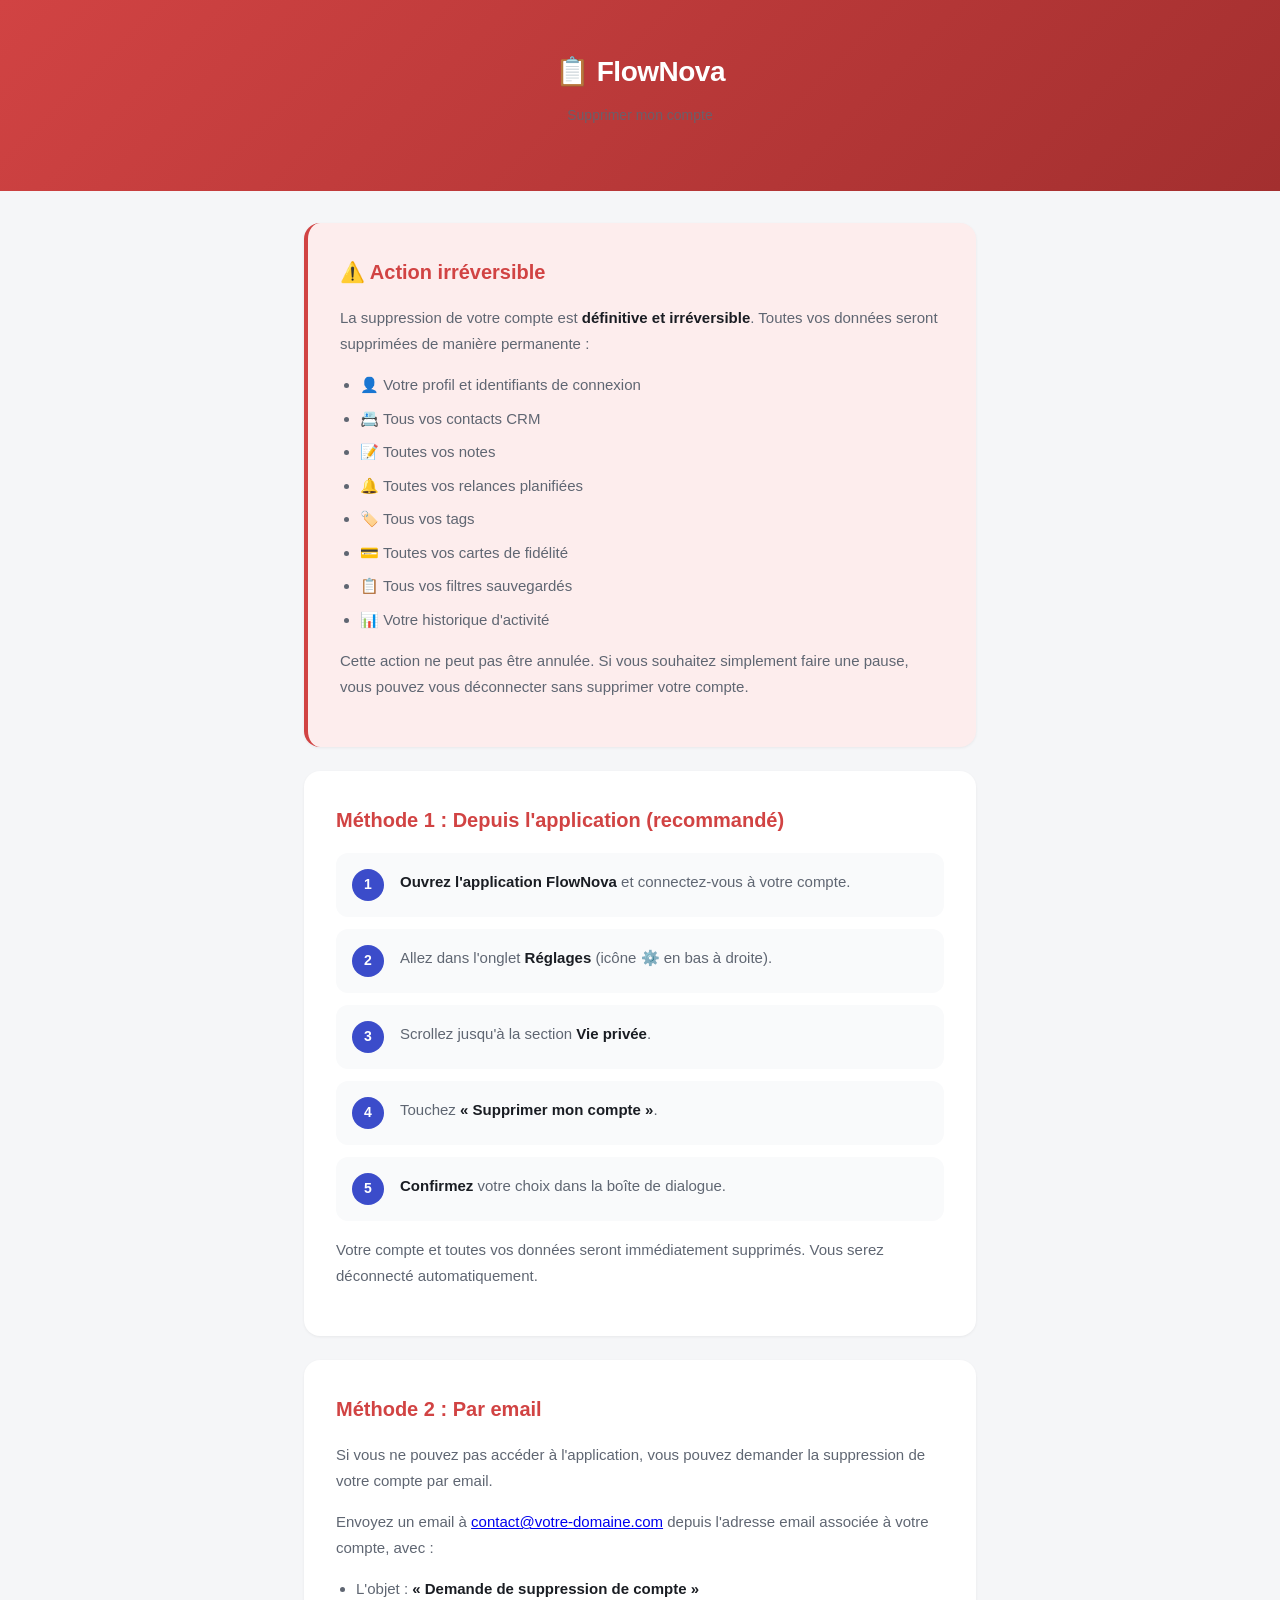
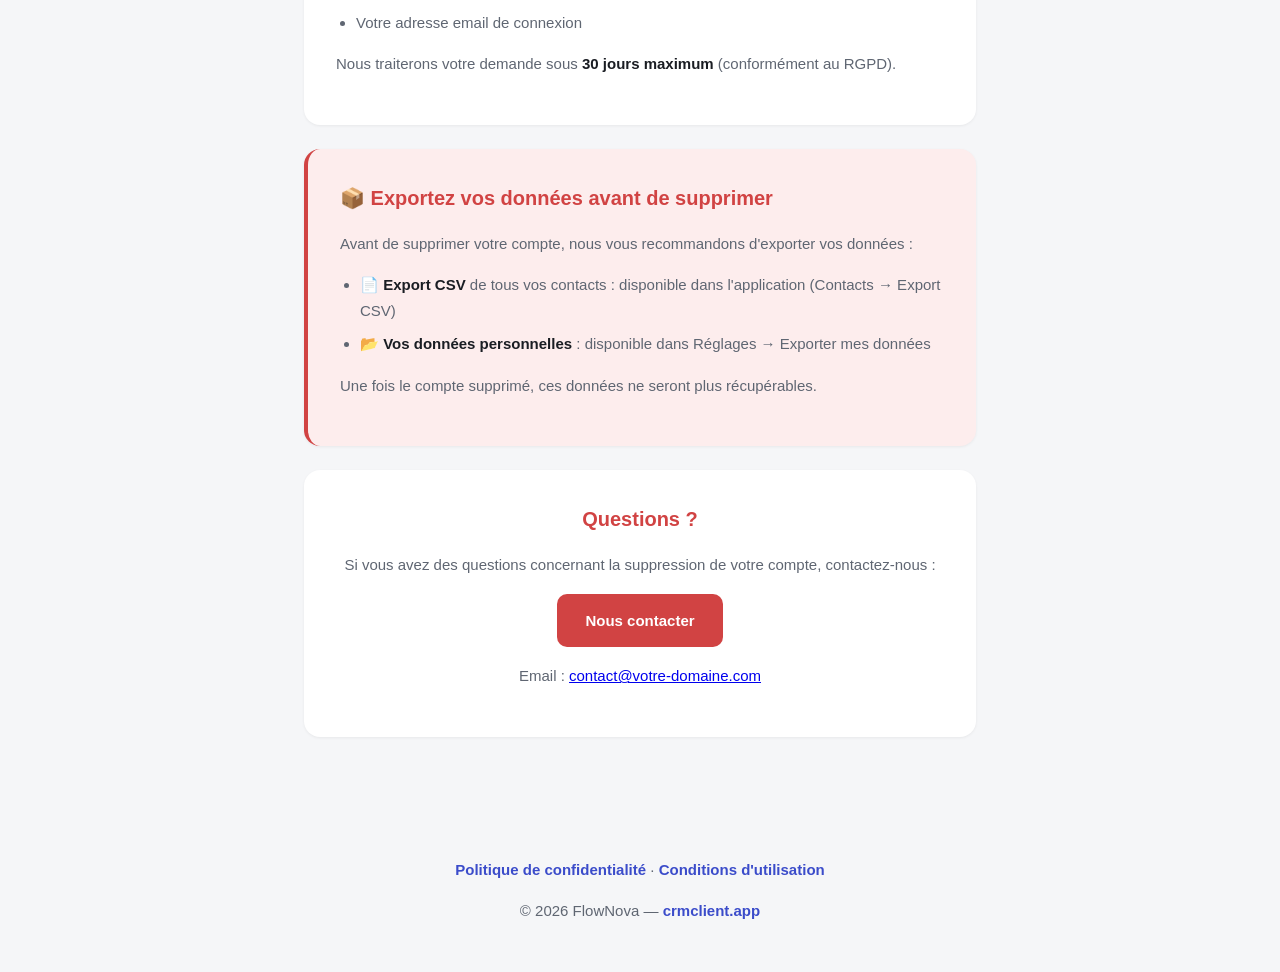
==== delete-account.html @ c79eabd3 "fichiers mis a jour" ====
<!DOCTYPE html>
<html lang="fr">
<head>
  <meta charset="utf-8">
  <meta name="viewport" content="width=device-width, initial-scale=1.0">
  <title>Supprimer mon compte — FlowNova</title>
  <style>
    * { margin: 0; padding: 0; box-sizing: border-box; }
    body {
      font-family: -apple-system, BlinkMacSystemFont, 'Segoe UI', Helvetica, Arial, sans-serif;
      background: #f5f6f8;
      color: #1a1d23;
      line-height: 1.7;
      padding: 0;
    }
    .header {
      background: linear-gradient(135deg, #D14343 0%, #A32F2F 100%);
      color: #fff;
      padding: 48px 24px;
      text-align: center;
    }
    .header h1 { font-size: 28px; font-weight: 800; letter-spacing: -0.5px; margin-bottom: 8px; }
    .header p { font-size: 14px; opacity: 0.85; }
    .container { max-width: 720px; margin: 0 auto; padding: 32px 24px 64px; }
    .card {
      background: #fff;
      border-radius: 16px;
      padding: 32px;
      box-shadow: 0 1px 3px rgba(0,0,0,0.06);
      margin-bottom: 24px;
    }
    .card-warning {
      border-left: 4px solid #D14343;
      background: #FDEDED;
    }
    h2 { font-size: 20px; font-weight: 700; margin-bottom: 16px; color: #D14343; }
    h3 { font-size: 16px; font-weight: 700; margin-bottom: 8px; margin-top: 24px; color: #1a1d23; }
    p { margin-bottom: 16px; color: #5f6672; font-size: 15px; }
    ul { margin: 12px 0 16px 20px; }
    li { margin-bottom: 8px; color: #5f6672; font-size: 15px; }
    strong { color: #1a1d23; }
    .step {
      display: flex;
      gap: 16px;
      align-items: flex-start;
      padding: 16px;
      background: #f9fafb;
      border-radius: 12px;
      margin-bottom: 12px;
    }
    .step-number {
      background: #3B4CCA;
      color: #fff;
      width: 32px;
      height: 32px;
      border-radius: 50%;
      display: flex;
      align-items: center;
      justify-content: center;
      font-weight: 800;
      font-size: 14px;
      flex-shrink: 0;
    }
    .step-content { flex: 1; }
    .step-content p { margin-bottom: 0; }
    .btn {
      display: inline-block;
      background: #D14343;
      color: #fff;
      padding: 14px 28px;
      border-radius: 10px;
      text-decoration: none;
      font-weight: 600;
      font-size: 15px;
    }
    .btn:hover { background: #A32F2F; }
    .footer {
      text-align: center;
      padding: 32px 24px;
      color: #8B919D;
      font-size: 13px;
    }
    .footer a { color: #3B4CCA; text-decoration: none; font-weight: 600; }
    @media (max-width: 600px) {
      .header { padding: 32px 16px; }
      .header h1 { font-size: 22px; }
      .card { padding: 20px; }
      .step { flex-direction: column; }
    }
  </style>
</head>
<body>
  <div class="header">
    <h1>📋 FlowNova</h1>
    <p>Supprimer mon compte</p>
  </div>

  <div class="container">
    <div class="card card-warning">
      <h2>⚠️ Action irréversible</h2>
      <p>La suppression de votre compte est <strong>définitive et irréversible</strong>. Toutes vos données seront supprimées de manière permanente :</p>
      <ul>
        <li>👤 Votre profil et identifiants de connexion</li>
        <li>📇 Tous vos contacts CRM</li>
        <li>📝 Toutes vos notes</li>
        <li>🔔 Toutes vos relances planifiées</li>
        <li>🏷️ Tous vos tags</li>
        <li>💳 Toutes vos cartes de fidélité</li>
        <li>📋 Tous vos filtres sauvegardés</li>
        <li>📊 Votre historique d'activité</li>
      </ul>
      <p>Cette action ne peut pas être annulée. Si vous souhaitez simplement faire une pause, vous pouvez vous déconnecter sans supprimer votre compte.</p>
    </div>

    <div class="card">
      <h2>Méthode 1 : Depuis l'application (recommandé)</h2>

      <div class="step">
        <div class="step-number">1</div>
        <div class="step-content">
          <p><strong>Ouvrez l'application FlowNova</strong> et connectez-vous à votre compte.</p>
        </div>
      </div>

      <div class="step">
        <div class="step-number">2</div>
        <div class="step-content">
          <p>Allez dans l'onglet <strong>Réglages</strong> (icône ⚙️ en bas à droite).</p>
        </div>
      </div>

      <div class="step">
        <div class="step-number">3</div>
        <div class="step-content">
          <p>Scrollez jusqu'à la section <strong>Vie privée</strong>.</p>
        </div>
      </div>

      <div class="step">
        <div class="step-number">4</div>
        <div class="step-content">
          <p>Touchez <strong>« Supprimer mon compte »</strong>.</p>
        </div>
      </div>

      <div class="step">
        <div class="step-number">5</div>
        <div class="step-content">
          <p><strong>Confirmez</strong> votre choix dans la boîte de dialogue.</p>
        </div>
      </div>

      <p style="margin-top: 16px;">Votre compte et toutes vos données seront immédiatement supprimés. Vous serez déconnecté automatiquement.</p>
    </div>

    <div class="card">
      <h2>Méthode 2 : Par email</h2>
      <p>Si vous ne pouvez pas accéder à l'application, vous pouvez demander la suppression de votre compte par email.</p>
      <p>Envoyez un email à <a href="mailto:contact@votre-domaine.com?subject=Demande%20de%20suppression%20de%20compte&body=Bonjour,%0D%0A%0D%0AJe%20souhaite%20supprimer%20d%C3%A9finitivement%20mon%20compte%20FlowNova   .%0D%0A%0D%0AMon%20adresse%20email%20de%20connexion%20:%20[votre%20email]%0D%0A%0D%0ACordialement">contact@votre-domaine.com</a> depuis l'adresse email associée à votre compte, avec :</p>
      <ul>
        <li>L'objet : <strong>« Demande de suppression de compte »</strong></li>
        <li>Votre adresse email de connexion</li>
      </ul>
      <p>Nous traiterons votre demande sous <strong>30 jours maximum</strong> (conformément au RGPD).
    </div>

    <div class="card card-warning">
      <h2>📦 Exportez vos données avant de supprimer</h2>
      <p>Avant de supprimer votre compte, nous vous recommandons d'exporter vos données :</p>
      <ul>
        <li>📄 <strong>Export CSV</strong> de tous vos contacts : disponible dans l'application (Contacts → Export CSV)</li>
        <li>📂 <strong>Vos données personnelles</strong> : disponible dans Réglages → Exporter mes données</li>
      </ul>
      <p>Une fois le compte supprimé, ces données ne seront plus récupérables.</p>
    </div>

    <div class="card" style="text-align: center;">
      <h2>Questions ?</h2>
      <p>Si vous avez des questions concernant la suppression de votre compte, contactez-nous :</p>
      <p>
        <a href="mailto:contact@votre-domaine.com" class="btn">Nous contacter</a>
      </p>
      <p style="margin-top: 12px;">
        Email : <a href="mailto:contact@votre-domaine.com">contact@votre-domaine.com</a>
      </p>
    </div>
  </div>

  <div class="footer">
    <p><a href="privacy.html">Politique de confidentialité</a> · <a href="terms.html">Conditions d'utilisation</a></p>
    <p>© 2026 FlowNova — <a href="https://crmclient.app">crmclient.app</a></p>
  </div>
</body>
</html>
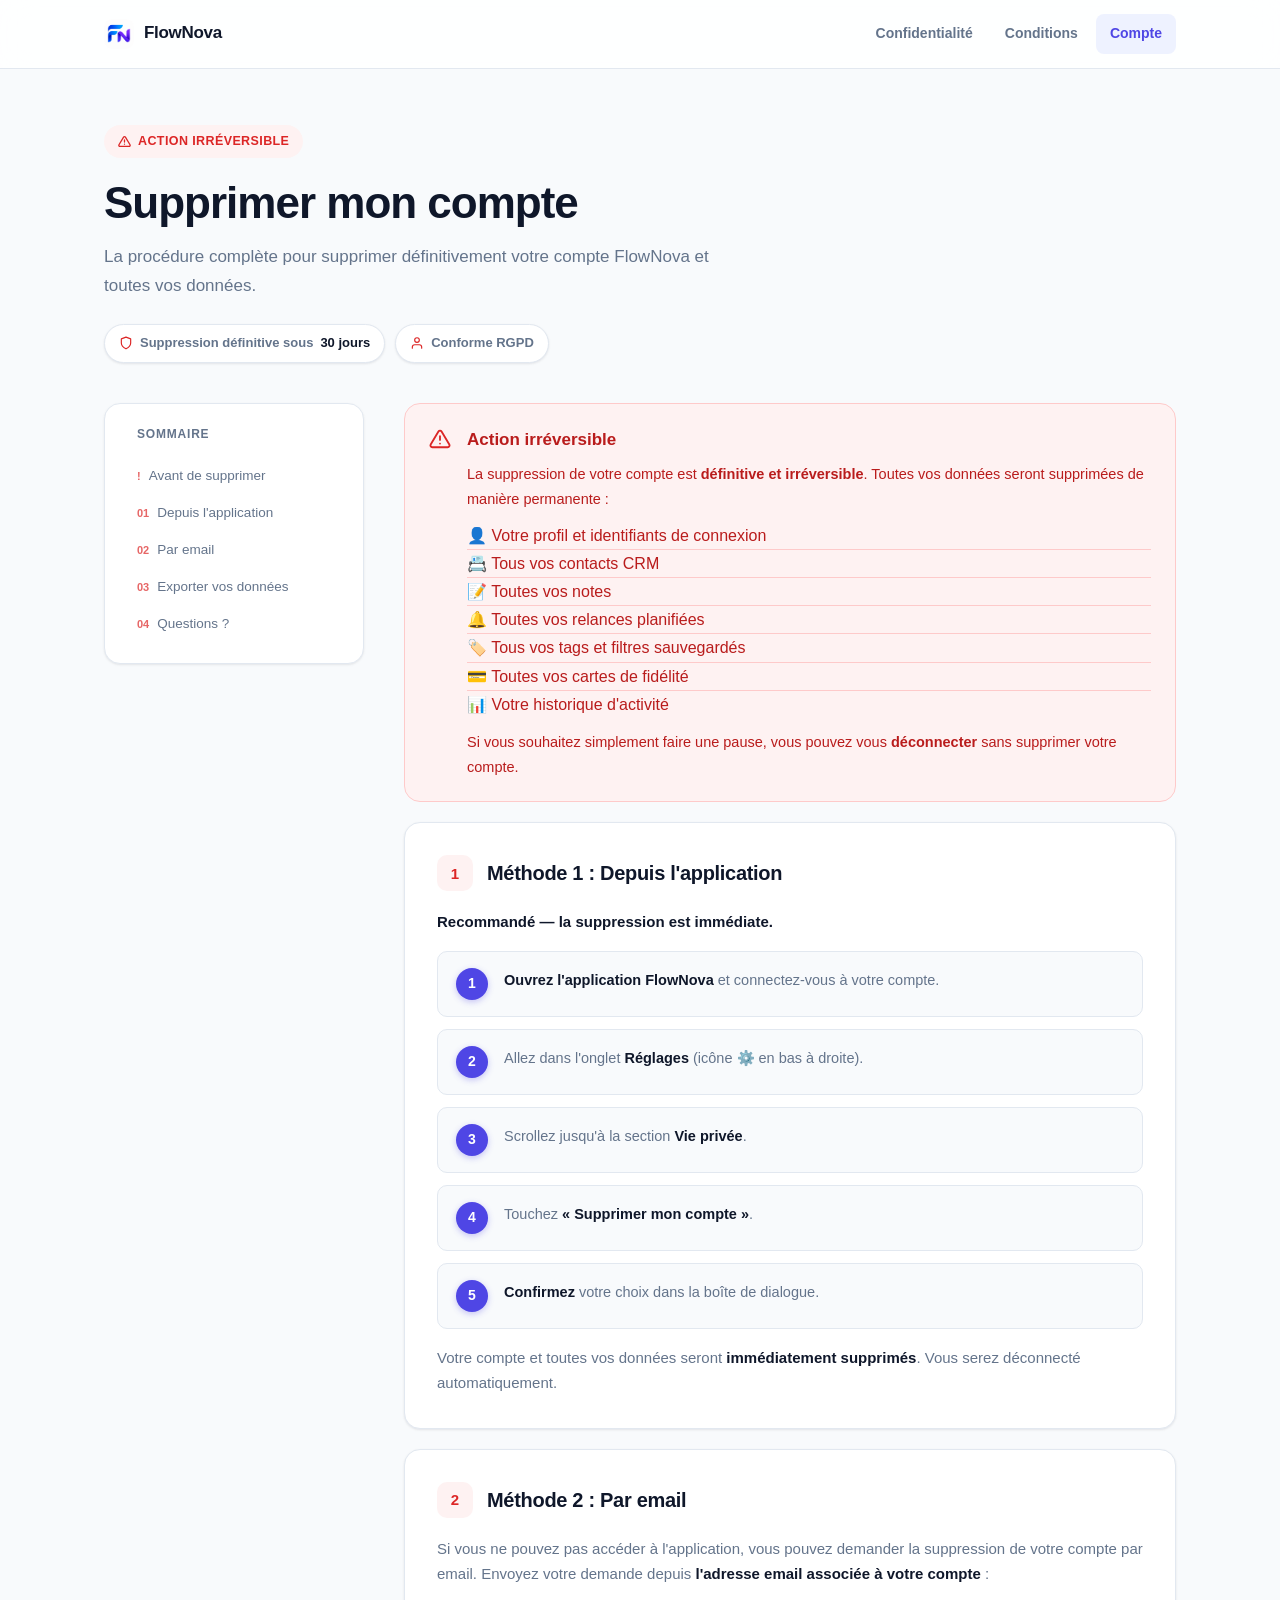
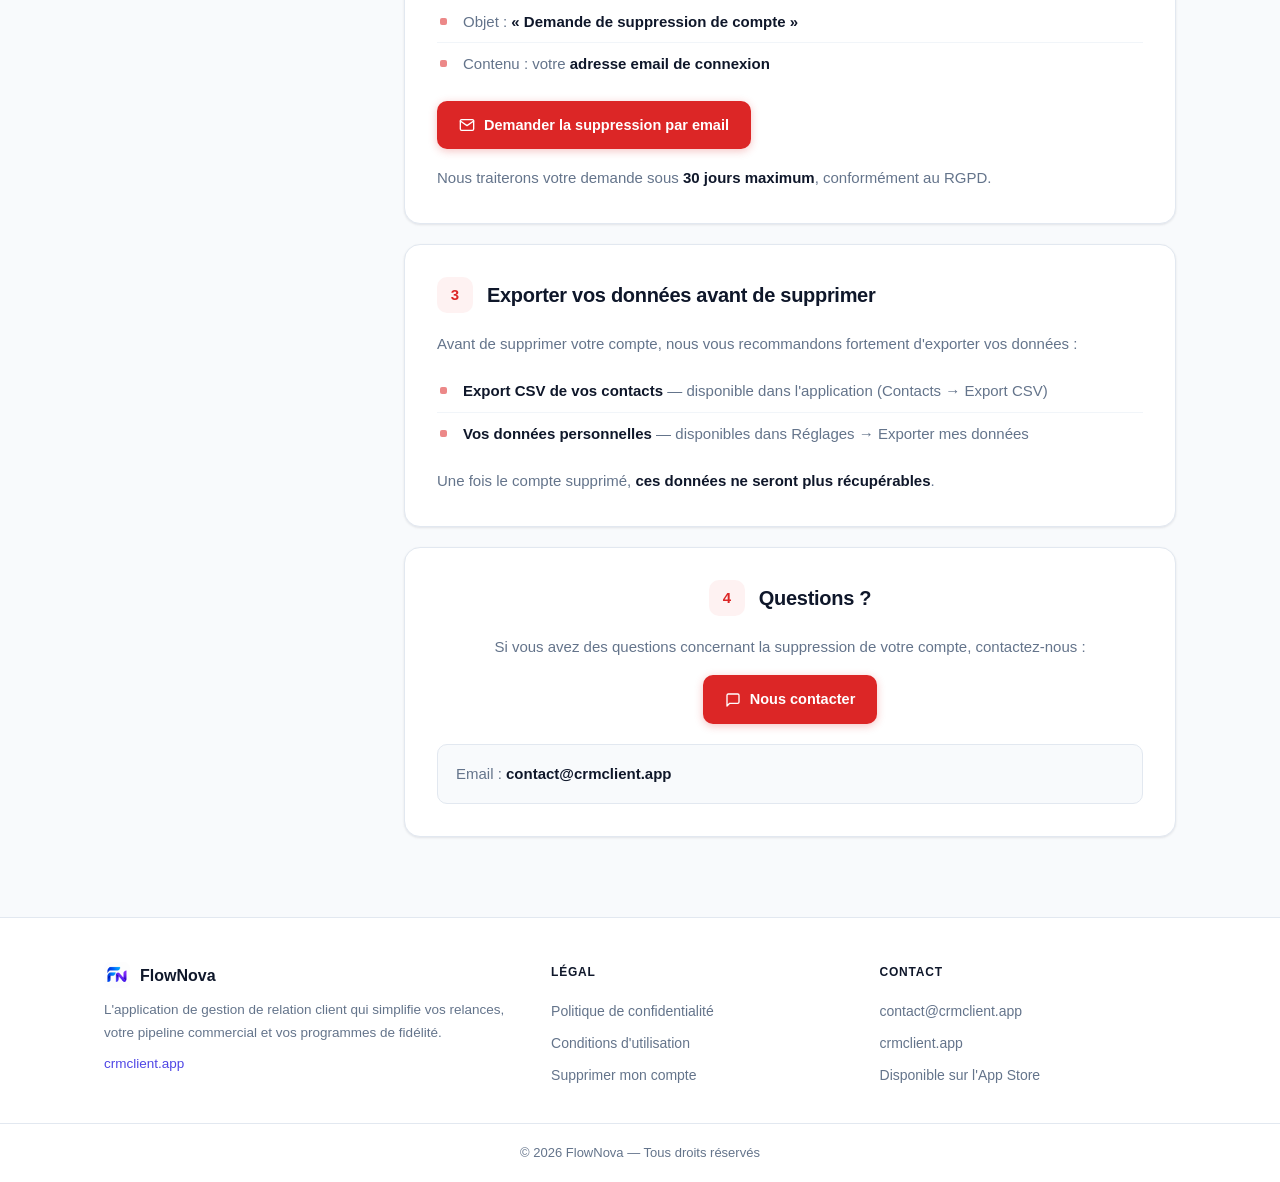
==== commit 1311ed93: "mise a jour logo" ====
--- a/delete-account.html
+++ b/delete-account.html
@@ -4,191 +4,541 @@
   <meta charset="utf-8">
   <meta name="viewport" content="width=device-width, initial-scale=1.0">
   <title>Supprimer mon compte — FlowNova</title>
+  <link rel="icon" type="image/svg+xml" href="splash-icon.png">
   <style>
+    :root {
+      --bg: #F8FAFC;
+      --surface: #FFFFFF;
+      --border: #E2E8F0;
+      --text: #0F172A;
+      --muted: #64748B;
+      --primary: #4F46E5;
+      --primary-dark: #4338CA;
+      --primary-soft: #EEF2FF;
+      --danger: #DC2626;
+      --danger-dark: #B91C1C;
+      --danger-soft: #FEF2F2;
+      --success: #059669;
+      --success-soft: #ECFDF5;
+      --radius: 16px;
+      --radius-sm: 10px;
+      --shadow: 0 1px 3px rgba(15,23,42,.06), 0 1px 2px rgba(15,23,42,.04);
+      --shadow-lg: 0 20px 40px -12px rgba(15,23,42,.12);
+    }
     * { margin: 0; padding: 0; box-sizing: border-box; }
+    html { scroll-behavior: smooth; scroll-padding-top: 96px; }
     body {
       font-family: -apple-system, BlinkMacSystemFont, 'Segoe UI', Helvetica, Arial, sans-serif;
-      background: #f5f6f8;
-      color: #1a1d23;
+      background: var(--bg);
+      color: var(--text);
       line-height: 1.7;
-      padding: 0;
-    }
-    .header {
-      background: linear-gradient(135deg, #D14343 0%, #A32F2F 100%);
-      color: #fff;
-      padding: 48px 24px;
-      text-align: center;
-    }
-    .header h1 { font-size: 28px; font-weight: 800; letter-spacing: -0.5px; margin-bottom: 8px; }
-    .header p { font-size: 14px; opacity: 0.85; }
-    .container { max-width: 720px; margin: 0 auto; padding: 32px 24px 64px; }
+      -webkit-font-smoothing: antialiased;
+    }
+    a { color: var(--primary); text-decoration: none; }
+    a:hover { text-decoration: underline; }
+
+    /* ===== Header ===== */
+    .site-header {
+      position: sticky;
+      top: 0;
+      z-index: 50;
+      background: rgba(255,255,255,.85);
+      backdrop-filter: saturate(180%) blur(16px);
+      -webkit-backdrop-filter: saturate(180%) blur(16px);
+      border-bottom: 1px solid var(--border);
+    }
+    .nav {
+      max-width: 1120px;
+      margin: 0 auto;
+      padding: 14px 24px;
+      display: flex;
+      align-items: center;
+      justify-content: space-between;
+      gap: 24px;
+    }
+    .brand {
+      display: flex;
+      align-items: center;
+      gap: 10px;
+      font-weight: 800;
+      font-size: 17px;
+      letter-spacing: -0.3px;
+      color: var(--text);
+    }
+    .brand:hover { text-decoration: none; }
+    .brand img { width: 30px; height: 30px; border-radius: 8px; }
+    .nav-links { display: flex; align-items: center; gap: 4px; }
+    .nav-links a {
+      color: var(--muted);
+      font-size: 14px;
+      font-weight: 600;
+      padding: 8px 14px;
+      border-radius: 8px;
+      transition: background .15s, color .15s;
+    }
+    .nav-links a:hover { background: var(--primary-soft); color: var(--primary); text-decoration: none; }
+    .nav-links a.active { color: var(--primary); background: var(--primary-soft); }
+
+    /* ===== Hero ===== */
+    .hero {
+      max-width: 1120px;
+      margin: 0 auto;
+      padding: 56px 24px 40px;
+    }
+    .badge {
+      display: inline-flex;
+      align-items: center;
+      gap: 7px;
+      background: var(--danger-soft);
+      color: var(--danger);
+      font-size: 12.5px;
+      font-weight: 700;
+      letter-spacing: .4px;
+      text-transform: uppercase;
+      padding: 6px 14px;
+      border-radius: 999px;
+      margin-bottom: 20px;
+    }
+    .badge svg { width: 13px; height: 13px; }
+    .hero h1 {
+      font-size: clamp(30px, 4.5vw, 44px);
+      font-weight: 800;
+      letter-spacing: -1px;
+      line-height: 1.15;
+      margin-bottom: 14px;
+    }
+    .hero p.lead {
+      color: var(--muted);
+      font-size: 17px;
+      max-width: 640px;
+      margin-bottom: 24px;
+    }
+    .meta {
+      display: flex;
+      flex-wrap: wrap;
+      gap: 10px;
+    }
+    .meta-item {
+      display: inline-flex;
+      align-items: center;
+      gap: 7px;
+      background: var(--surface);
+      border: 1px solid var(--border);
+      border-radius: 999px;
+      padding: 7px 14px;
+      font-size: 13px;
+      font-weight: 600;
+      color: var(--muted);
+      box-shadow: var(--shadow);
+    }
+    .meta-item svg { width: 14px; height: 14px; color: var(--danger); }
+    .meta-item strong { color: var(--text); font-weight: 700; }
+
+    /* ===== Layout ===== */
+    .layout {
+      max-width: 1120px;
+      margin: 0 auto;
+      padding: 0 24px 80px;
+      display: grid;
+      grid-template-columns: 260px minmax(0, 1fr);
+      gap: 40px;
+      align-items: start;
+    }
+    .sidebar {
+      position: sticky;
+      top: 96px;
+      background: var(--surface);
+      border: 1px solid var(--border);
+      border-radius: var(--radius);
+      box-shadow: var(--shadow);
+      padding: 20px;
+      max-height: calc(100vh - 120px);
+      overflow: auto;
+    }
+    .sidebar-title {
+      font-size: 12px;
+      font-weight: 700;
+      text-transform: uppercase;
+      letter-spacing: .8px;
+      color: var(--muted);
+      margin-bottom: 14px;
+      padding: 0 12px;
+    }
+    .sidebar a {
+      display: flex;
+      align-items: baseline;
+      gap: 8px;
+      color: var(--muted);
+      font-size: 13.5px;
+      font-weight: 500;
+      padding: 7px 12px;
+      border-radius: 8px;
+      transition: background .15s, color .15s;
+    }
+    .sidebar a:hover { background: var(--danger-soft); color: var(--danger); text-decoration: none; }
+    .sidebar a .num { font-size: 11px; font-weight: 700; color: var(--danger); opacity: .7; }
+
+    /* ===== Cards & sections ===== */
+    .content { min-width: 0; }
     .card {
-      background: #fff;
-      border-radius: 16px;
+      background: var(--surface);
+      border: 1px solid var(--border);
+      border-radius: var(--radius);
+      box-shadow: var(--shadow);
       padding: 32px;
-      box-shadow: 0 1px 3px rgba(0,0,0,0.06);
-      margin-bottom: 24px;
-    }
-    .card-warning {
-      border-left: 4px solid #D14343;
-      background: #FDEDED;
-    }
-    h2 { font-size: 20px; font-weight: 700; margin-bottom: 16px; color: #D14343; }
-    h3 { font-size: 16px; font-weight: 700; margin-bottom: 8px; margin-top: 24px; color: #1a1d23; }
-    p { margin-bottom: 16px; color: #5f6672; font-size: 15px; }
-    ul { margin: 12px 0 16px 20px; }
-    li { margin-bottom: 8px; color: #5f6672; font-size: 15px; }
-    strong { color: #1a1d23; }
-    .step {
+      margin-bottom: 20px;
+      scroll-margin-top: 96px;
+    }
+    .card:last-child { margin-bottom: 0; }
+    .section-head {
+      display: flex;
+      align-items: center;
+      gap: 14px;
+      margin-bottom: 18px;
+    }
+    .section-num {
+      flex-shrink: 0;
+      width: 36px;
+      height: 36px;
+      border-radius: 10px;
+      background: var(--danger-soft);
+      color: var(--danger);
+      display: flex;
+      align-items: center;
+      justify-content: center;
+      font-size: 15px;
+      font-weight: 800;
+    }
+    .section-head h2 { font-size: 20px; font-weight: 800; letter-spacing: -0.3px; color: var(--text); }
+    .card p { color: var(--muted); margin-bottom: 14px; font-size: 15px; }
+    .card p:last-child { margin-bottom: 0; }
+    .card strong { color: var(--text); font-weight: 700; }
+    .card ul { list-style: none; margin: 0 0 14px; }
+    .card li {
+      position: relative;
+      padding: 8px 0 8px 26px;
+      color: var(--muted);
+      font-size: 15px;
+      border-bottom: 1px solid #F1F5F9;
+    }
+    .card li:last-child { border-bottom: none; }
+    .card li::before {
+      content: "";
+      position: absolute;
+      left: 3px;
+      top: 17px;
+      width: 7px;
+      height: 7px;
+      border-radius: 2px;
+      background: var(--danger);
+      opacity: .55;
+    }
+    .card li strong { color: var(--text); }
+
+    /* ===== Warning alert ===== */
+    .callout {
       display: flex;
       gap: 16px;
       align-items: flex-start;
-      padding: 16px;
-      background: #f9fafb;
-      border-radius: 12px;
-      margin-bottom: 12px;
-    }
+      background: var(--danger-soft);
+      border: 1px solid #FECACA;
+      border-radius: var(--radius);
+      padding: 22px 24px;
+      margin-bottom: 20px;
+    }
+    .callout svg { width: 22px; height: 22px; color: var(--danger); flex-shrink: 0; margin-top: 2px; }
+    .callout h3 { font-size: 17px; font-weight: 800; color: var(--danger-dark); margin-bottom: 8px; }
+    .callout p, .callout li { color: var(--danger-dark); }
+    .callout p { margin-bottom: 10px; font-size: 14.5px; }
+    .callout ul { list-style: none; margin: 0; }
+    .callout li {
+      color: var(--danger-dark);
+      border-bottom: 1px solid #FECACA;
+    }
+    .callout li:last-child { border-bottom: none; }
+
+    /* ===== Steps ===== */
+    .steps { display: grid; gap: 12px; margin-bottom: 16px; }
+    .step {
+      display: flex;
+      gap: 16px;
+      align-items: flex-start;
+      background: var(--bg);
+      border: 1px solid var(--border);
+      border-radius: var(--radius-sm);
+      padding: 16px 18px;
+      transition: border-color .15s, box-shadow .15s;
+    }
+    .step:hover { border-color: #C7D2FE; box-shadow: var(--shadow); }
     .step-number {
-      background: #3B4CCA;
-      color: #fff;
+      flex-shrink: 0;
       width: 32px;
       height: 32px;
       border-radius: 50%;
+      background: var(--primary);
+      color: #fff;
       display: flex;
       align-items: center;
       justify-content: center;
       font-weight: 800;
       font-size: 14px;
-      flex-shrink: 0;
-    }
-    .step-content { flex: 1; }
-    .step-content p { margin-bottom: 0; }
+      box-shadow: 0 2px 6px rgba(79,70,229,.3);
+    }
+    .step-content { flex: 1; min-width: 0; }
+    .step-content p { margin: 0; color: var(--muted); font-size: 14.5px; }
+    .step-content strong { color: var(--text); }
+
+    /* ===== Email button ===== */
     .btn {
-      display: inline-block;
-      background: #D14343;
+      display: inline-flex;
+      align-items: center;
+      gap: 9px;
+      background: var(--danger);
       color: #fff;
-      padding: 14px 28px;
-      border-radius: 10px;
-      text-decoration: none;
-      font-weight: 600;
-      font-size: 15px;
-    }
-    .btn:hover { background: #A32F2F; }
-    .footer {
+      padding: 12px 22px;
+      border-radius: var(--radius-sm);
+      font-weight: 700;
+      font-size: 14.5px;
+      transition: background .15s, transform .1s;
+      box-shadow: 0 2px 8px rgba(220,38,38,.28);
+    }
+    .btn:hover { background: var(--danger-dark); text-decoration: none; transform: translateY(-1px); }
+    .btn svg { width: 16px; height: 16px; }
+    .contact-box {
+      background: var(--bg);
+      border: 1px solid var(--border);
+      border-radius: var(--radius-sm);
+      padding: 16px 18px;
+      margin-top: 4px;
+    }
+    .contact-box p { margin: 0; }
+
+    /* ===== Footer ===== */
+    .site-footer {
+      border-top: 1px solid var(--border);
+      background: var(--surface);
+    }
+    .footer-inner {
+      max-width: 1120px;
+      margin: 0 auto;
+      padding: 44px 24px 32px;
+      display: grid;
+      grid-template-columns: 1.4fr 1fr 1fr;
+      gap: 32px;
+    }
+    .footer-brand { display: flex; align-items: center; gap: 10px; font-weight: 800; font-size: 16px; margin-bottom: 10px; }
+    .footer-brand img { width: 26px; height: 26px; border-radius: 7px; }
+    .footer-inner p { color: var(--muted); font-size: 13.5px; margin-bottom: 8px; }
+    .footer-col h4 {
+      font-size: 12px;
+      font-weight: 700;
+      text-transform: uppercase;
+      letter-spacing: .8px;
+      color: var(--text);
+      margin-bottom: 14px;
+    }
+    .footer-col a {
+      display: block;
+      color: var(--muted);
+      font-size: 14px;
+      padding: 4px 0;
+    }
+    .footer-col a:hover { color: var(--primary); }
+    .footer-bottom {
+      border-top: 1px solid var(--border);
       text-align: center;
-      padding: 32px 24px;
-      color: #8B919D;
+      padding: 18px 24px;
+      color: var(--muted);
       font-size: 13px;
     }
-    .footer a { color: #3B4CCA; text-decoration: none; font-weight: 600; }
-    @media (max-width: 600px) {
-      .header { padding: 32px 16px; }
-      .header h1 { font-size: 22px; }
-      .card { padding: 20px; }
+
+    /* ===== Responsive ===== */
+    @media (max-width: 880px) {
+      .layout { grid-template-columns: 1fr; gap: 24px; }
+      .sidebar {
+        position: static;
+        max-height: none;
+        display: none;
+      }
+      .hero { padding: 40px 24px 28px; }
+      .footer-inner { grid-template-columns: 1fr 1fr; }
+    }
+    @media (max-width: 560px) {
+      .nav-links a { padding: 8px 10px; font-size: 13px; }
+      .card { padding: 24px; }
+      .footer-inner { grid-template-columns: 1fr; gap: 24px; }
       .step { flex-direction: column; }
+      .callout { flex-direction: column; gap: 10px; }
     }
   </style>
 </head>
 <body>
-  <div class="header">
-    <h1>📋 FlowNova</h1>
-    <p>Supprimer mon compte</p>
+  <header class="site-header">
+    <nav class="nav">
+      <a class="brand" href="index.html">
+        <img src="splash-icon.png" alt="FlowNova">
+        FlowNova
+      </a>
+      <div class="nav-links">
+        <a href="index.html">Confidentialité</a>
+        <a href="terms.html">Conditions</a>
+        <a href="delete-account.html" class="active">Compte</a>
+      </div>
+    </nav>
+  </header>
+
+  <section class="hero">
+    <span class="badge">
+      <svg viewBox="0 0 24 24" fill="none" stroke="currentColor" stroke-width="2.4" stroke-linecap="round" stroke-linejoin="round"><path d="M12 9v4M12 17h.01M10.29 3.86L1.82 18a2 2 0 0 0 1.71 3h16.94a2 2 0 0 0 1.71-3L13.71 3.86a2 2 0 0 0-3.42 0z"/></svg>
+      Action irréversible
+    </span>
+    <h1>Supprimer mon compte</h1>
+    <p class="lead">La procédure complète pour supprimer définitivement votre compte FlowNova et toutes vos données.</p>
+    <div class="meta">
+      <span class="meta-item">
+        <svg viewBox="0 0 24 24" fill="none" stroke="currentColor" stroke-width="2" stroke-linecap="round" stroke-linejoin="round"><path d="M12 22s8-4 8-10V5l-8-3-8 3v7c0 6 8 10 8 10z"/></svg>
+        Suppression définitive sous <strong>30 jours</strong>
+      </span>
+      <span class="meta-item">
+        <svg viewBox="0 0 24 24" fill="none" stroke="currentColor" stroke-width="2" stroke-linecap="round" stroke-linejoin="round"><path d="M20 21v-2a4 4 0 0 0-4-4H8a4 4 0 0 0-4 4v2"/><circle cx="12" cy="7" r="4"/></svg>
+        Conforme RGPD
+      </span>
+    </div>
+  </section>
+
+  <div class="layout">
+    <aside class="sidebar">
+      <p class="sidebar-title">Sommaire</p>
+      <a href="#important"><span class="num">!</span> Avant de supprimer</a>
+      <a href="#app"><span class="num">01</span> Depuis l'application</a>
+      <a href="#email"><span class="num">02</span> Par email</a>
+      <a href="#export"><span class="num">03</span> Exporter vos données</a>
+      <a href="#contact"><span class="num">04</span> Questions ?</a>
+    </aside>
+
+    <main class="content">
+      <div class="callout" id="important">
+        <svg viewBox="0 0 24 24" fill="none" stroke="currentColor" stroke-width="2" stroke-linecap="round" stroke-linejoin="round"><path d="M10.29 3.86L1.82 18a2 2 0 0 0 1.71 3h16.94a2 2 0 0 0 1.71-3L13.71 3.86a2 2 0 0 0-3.42 0z"/><path d="M12 9v4M12 17h.01"/></svg>
+        <div>
+          <h3>Action irréversible</h3>
+          <p>La suppression de votre compte est <strong>définitive et irréversible</strong>. Toutes vos données seront supprimées de manière permanente :</p>
+          <ul>
+            <li>👤 Votre profil et identifiants de connexion</li>
+            <li>📇 Tous vos contacts CRM</li>
+            <li>📝 Toutes vos notes</li>
+            <li>🔔 Toutes vos relances planifiées</li>
+            <li>🏷️ Tous vos tags et filtres sauvegardés</li>
+            <li>💳 Toutes vos cartes de fidélité</li>
+            <li>📊 Votre historique d'activité</li>
+          </ul>
+          <p style="margin-top: 12px; margin-bottom: 0;">Si vous souhaitez simplement faire une pause, vous pouvez vous <strong>déconnecter</strong> sans supprimer votre compte.</p>
+        </div>
+      </div>
+
+      <div class="card" id="app">
+        <div class="section-head"><div class="section-num">1</div><h2>Méthode 1 : Depuis l'application</h2></div>
+        <p style="font-weight: 600; color: var(--text); margin-bottom: 16px;">Recommandé — la suppression est immédiate.</p>
+        <div class="steps">
+          <div class="step">
+            <div class="step-number">1</div>
+            <div class="step-content">
+              <p><strong>Ouvrez l'application FlowNova</strong> et connectez-vous à votre compte.</p>
+            </div>
+          </div>
+          <div class="step">
+            <div class="step-number">2</div>
+            <div class="step-content">
+              <p>Allez dans l'onglet <strong>Réglages</strong> (icône ⚙️ en bas à droite).</p>
+            </div>
+          </div>
+          <div class="step">
+            <div class="step-number">3</div>
+            <div class="step-content">
+              <p>Scrollez jusqu'à la section <strong>Vie privée</strong>.</p>
+            </div>
+          </div>
+          <div class="step">
+            <div class="step-number">4</div>
+            <div class="step-content">
+              <p>Touchez <strong>« Supprimer mon compte »</strong>.</p>
+            </div>
+          </div>
+          <div class="step">
+            <div class="step-number">5</div>
+            <div class="step-content">
+              <p><strong>Confirmez</strong> votre choix dans la boîte de dialogue.</p>
+            </div>
+          </div>
+        </div>
+        <p>Votre compte et toutes vos données seront <strong>immédiatement supprimés</strong>. Vous serez déconnecté automatiquement.</p>
+      </div>
+
+      <div class="card" id="email">
+        <div class="section-head"><div class="section-num">2</div><h2>Méthode 2 : Par email</h2></div>
+        <p>Si vous ne pouvez pas accéder à l'application, vous pouvez demander la suppression de votre compte par email. Envoyez votre demande depuis <strong>l'adresse email associée à votre compte</strong> :</p>
+        <ul>
+          <li>Objet : <strong>« Demande de suppression de compte »</strong></li>
+          <li>Contenu : votre <strong>adresse email de connexion</strong></li>
+        </ul>
+        <p style="margin: 16px 0 0;">
+          <a class="btn" href="mailto:contact@crmclient.app?subject=Demande%20de%20suppression%20de%20compte&body=Bonjour,%0D%0A%0D%0AJe%20souhaite%20supprimer%20d%C3%A9finitivement%20mon%20compte%20FlowNova.%0D%0A%0D%0AMon%20adresse%20email%20de%20connexion%20:%20[votre%20email]%0D%0A%0D%0ACordialement">
+            <svg viewBox="0 0 24 24" fill="none" stroke="currentColor" stroke-width="2" stroke-linecap="round" stroke-linejoin="round"><path d="M4 4h16c1.1 0 2 .9 2 2v12c0 1.1-.9 2-2 2H4c-1.1 0-2-.9-2-2V6c0-1.1.9-2 2-2z"/><path d="M22 6l-10 7L2 6"/></svg>
+            Demander la suppression par email
+          </a>
+        </p>
+        <p style="margin-top: 16px;">Nous traiterons votre demande sous <strong>30 jours maximum</strong>, conformément au RGPD.</p>
+      </div>
+
+      <div class="card" id="export">
+        <div class="section-head"><div class="section-num">3</div><h2>Exporter vos données avant de supprimer</h2></div>
+        <p>Avant de supprimer votre compte, nous vous recommandons fortement d'exporter vos données :</p>
+        <ul>
+          <li><strong>Export CSV de vos contacts</strong> — disponible dans l'application (Contacts → Export CSV)</li>
+          <li><strong>Vos données personnelles</strong> — disponibles dans Réglages → Exporter mes données</li>
+        </ul>
+        <p>Une fois le compte supprimé, <strong>ces données ne seront plus récupérables</strong>.</p>
+      </div>
+
+      <div class="card" id="contact" style="text-align: center;">
+        <div class="section-head" style="justify-content: center; text-align: left;"><div class="section-num">4</div><h2>Questions ?</h2></div>
+        <p>Si vous avez des questions concernant la suppression de votre compte, contactez-nous :</p>
+        <p style="margin: 16px 0 0;">
+          <a class="btn" href="mailto:contact@crmclient.app">
+            <svg viewBox="0 0 24 24" fill="none" stroke="currentColor" stroke-width="2" stroke-linecap="round" stroke-linejoin="round"><path d="M21 15a2 2 0 0 1-2 2H7l-4 4V5a2 2 0 0 1 2-2h14a2 2 0 0 1 2 2z"/></svg>
+            Nous contacter
+          </a>
+        </p>
+        <div class="contact-box" style="margin-top: 20px; text-align: left;">
+          <p>Email : <a href="mailto:contact@crmclient.app"><strong>contact@crmclient.app</strong></a></p>
+        </div>
+      </div>
+    </main>
   </div>
 
-  <div class="container">
-    <div class="card card-warning">
-      <h2>⚠️ Action irréversible</h2>
-      <p>La suppression de votre compte est <strong>définitive et irréversible</strong>. Toutes vos données seront supprimées de manière permanente :</p>
-      <ul>
-        <li>👤 Votre profil et identifiants de connexion</li>
-        <li>📇 Tous vos contacts CRM</li>
-        <li>📝 Toutes vos notes</li>
-        <li>🔔 Toutes vos relances planifiées</li>
-        <li>🏷️ Tous vos tags</li>
-        <li>💳 Toutes vos cartes de fidélité</li>
-        <li>📋 Tous vos filtres sauvegardés</li>
-        <li>📊 Votre historique d'activité</li>
-      </ul>
-      <p>Cette action ne peut pas être annulée. Si vous souhaitez simplement faire une pause, vous pouvez vous déconnecter sans supprimer votre compte.</p>
+  <footer class="site-footer">
+    <div class="footer-inner">
+      <div>
+        <div class="footer-brand">
+          <img src="splash-icon.png" alt="FlowNova">
+          FlowNova
+        </div>
+        <p>L'application de gestion de relation client qui simplifie vos relances, votre pipeline commercial et vos programmes de fidélité.</p>
+        <p><a href="https://crmclient.app">crmclient.app</a></p>
+      </div>
+      <div class="footer-col">
+        <h4>Légal</h4>
+        <a href="index.html">Politique de confidentialité</a>
+        <a href="terms.html">Conditions d'utilisation</a>
+        <a href="delete-account.html">Supprimer mon compte</a>
+      </div>
+      <div class="footer-col">
+        <h4>Contact</h4>
+        <a href="mailto:contact@crmclient.app">contact@crmclient.app</a>
+        <a href="https://crmclient.app">crmclient.app</a>
+        <a href="https://apps.apple.com" rel="noopener">Disponible sur l'App Store</a>
+      </div>
     </div>
-
-    <div class="card">
-      <h2>Méthode 1 : Depuis l'application (recommandé)</h2>
-
-      <div class="step">
-        <div class="step-number">1</div>
-        <div class="step-content">
-          <p><strong>Ouvrez l'application FlowNova</strong> et connectez-vous à votre compte.</p>
-        </div>
-      </div>
-
-      <div class="step">
-        <div class="step-number">2</div>
-        <div class="step-content">
-          <p>Allez dans l'onglet <strong>Réglages</strong> (icône ⚙️ en bas à droite).</p>
-        </div>
-      </div>
-
-      <div class="step">
-        <div class="step-number">3</div>
-        <div class="step-content">
-          <p>Scrollez jusqu'à la section <strong>Vie privée</strong>.</p>
-        </div>
-      </div>
-
-      <div class="step">
-        <div class="step-number">4</div>
-        <div class="step-content">
-          <p>Touchez <strong>« Supprimer mon compte »</strong>.</p>
-        </div>
-      </div>
-
-      <div class="step">
-        <div class="step-number">5</div>
-        <div class="step-content">
-          <p><strong>Confirmez</strong> votre choix dans la boîte de dialogue.</p>
-        </div>
-      </div>
-
-      <p style="margin-top: 16px;">Votre compte et toutes vos données seront immédiatement supprimés. Vous serez déconnecté automatiquement.</p>
-    </div>
-
-    <div class="card">
-      <h2>Méthode 2 : Par email</h2>
-      <p>Si vous ne pouvez pas accéder à l'application, vous pouvez demander la suppression de votre compte par email.</p>
-      <p>Envoyez un email à <a href="mailto:contact@votre-domaine.com?subject=Demande%20de%20suppression%20de%20compte&body=Bonjour,%0D%0A%0D%0AJe%20souhaite%20supprimer%20d%C3%A9finitivement%20mon%20compte%20FlowNova   .%0D%0A%0D%0AMon%20adresse%20email%20de%20connexion%20:%20[votre%20email]%0D%0A%0D%0ACordialement">contact@votre-domaine.com</a> depuis l'adresse email associée à votre compte, avec :</p>
-      <ul>
-        <li>L'objet : <strong>« Demande de suppression de compte »</strong></li>
-        <li>Votre adresse email de connexion</li>
-      </ul>
-      <p>Nous traiterons votre demande sous <strong>30 jours maximum</strong> (conformément au RGPD).
-    </div>
-
-    <div class="card card-warning">
-      <h2>📦 Exportez vos données avant de supprimer</h2>
-      <p>Avant de supprimer votre compte, nous vous recommandons d'exporter vos données :</p>
-      <ul>
-        <li>📄 <strong>Export CSV</strong> de tous vos contacts : disponible dans l'application (Contacts → Export CSV)</li>
-        <li>📂 <strong>Vos données personnelles</strong> : disponible dans Réglages → Exporter mes données</li>
-      </ul>
-      <p>Une fois le compte supprimé, ces données ne seront plus récupérables.</p>
-    </div>
-
-    <div class="card" style="text-align: center;">
-      <h2>Questions ?</h2>
-      <p>Si vous avez des questions concernant la suppression de votre compte, contactez-nous :</p>
-      <p>
-        <a href="mailto:contact@votre-domaine.com" class="btn">Nous contacter</a>
-      </p>
-      <p style="margin-top: 12px;">
-        Email : <a href="mailto:contact@votre-domaine.com">contact@votre-domaine.com</a>
-      </p>
-    </div>
-  </div>
-
-  <div class="footer">
-    <p><a href="privacy.html">Politique de confidentialité</a> · <a href="terms.html">Conditions d'utilisation</a></p>
-    <p>© 2026 FlowNova — <a href="https://crmclient.app">crmclient.app</a></p>
-  </div>
+    <div class="footer-bottom">© 2026 FlowNova — Tous droits réservés</div>
+  </footer>
 </body>
 </html>
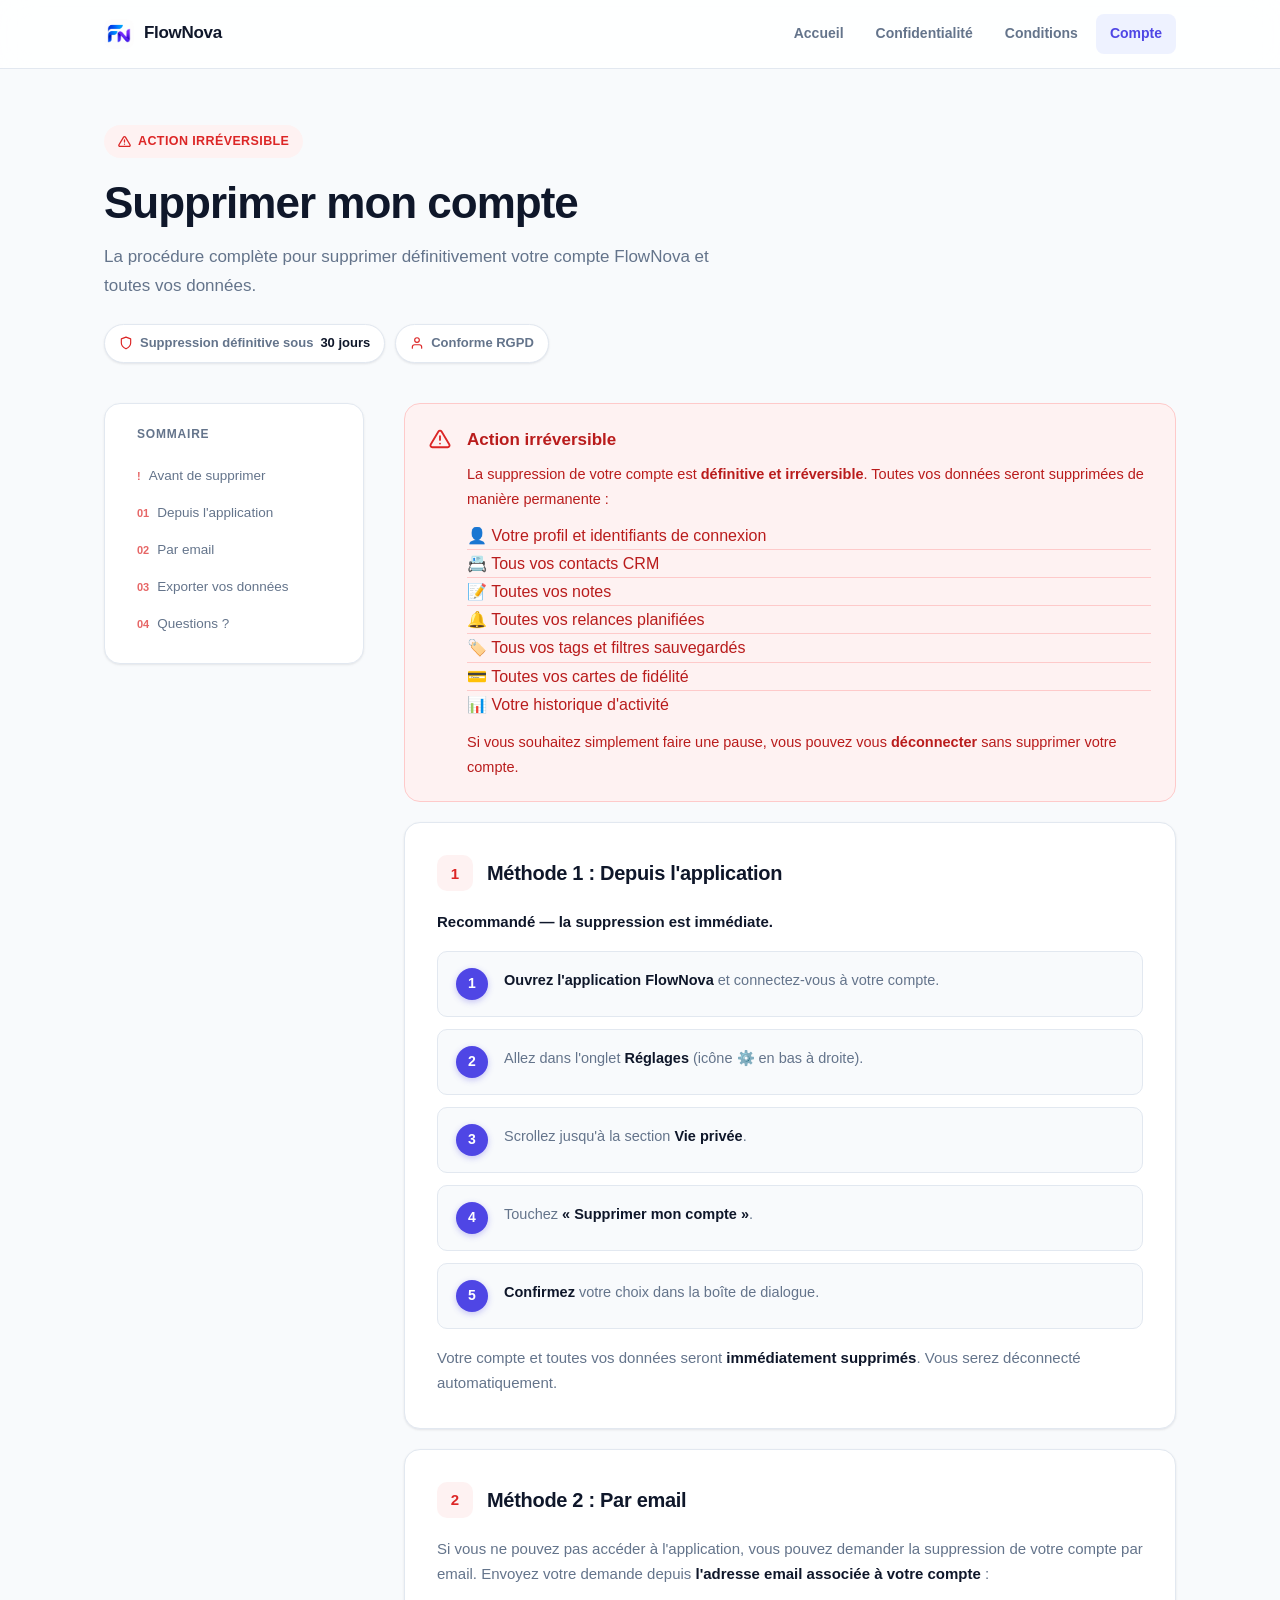
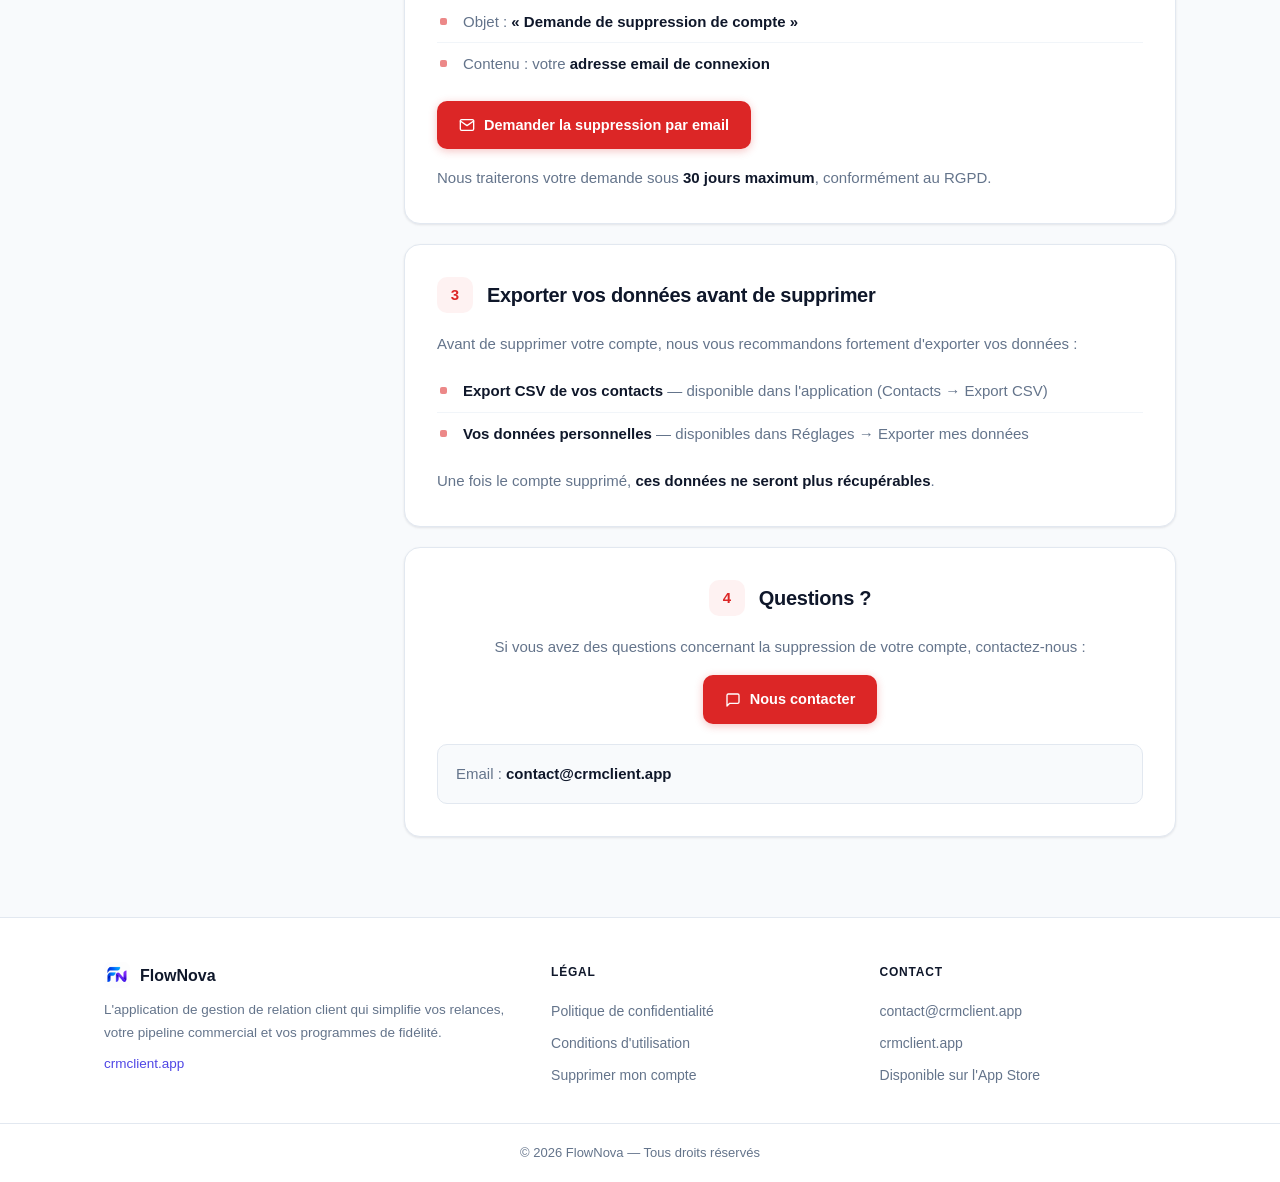
==== commit 77b8db00: "mise a jour" ====
--- a/delete-account.html
+++ b/delete-account.html
@@ -375,11 +375,12 @@
 <body>
   <header class="site-header">
     <nav class="nav">
-      <a class="brand" href="index.html">
+      <a class="brand" href="home.html">
         <img src="splash-icon.png" alt="FlowNova">
         FlowNova
       </a>
       <div class="nav-links">
+        <a href="home.html">Accueil</a>
         <a href="index.html">Confidentialité</a>
         <a href="terms.html">Conditions</a>
         <a href="delete-account.html" class="active">Compte</a>
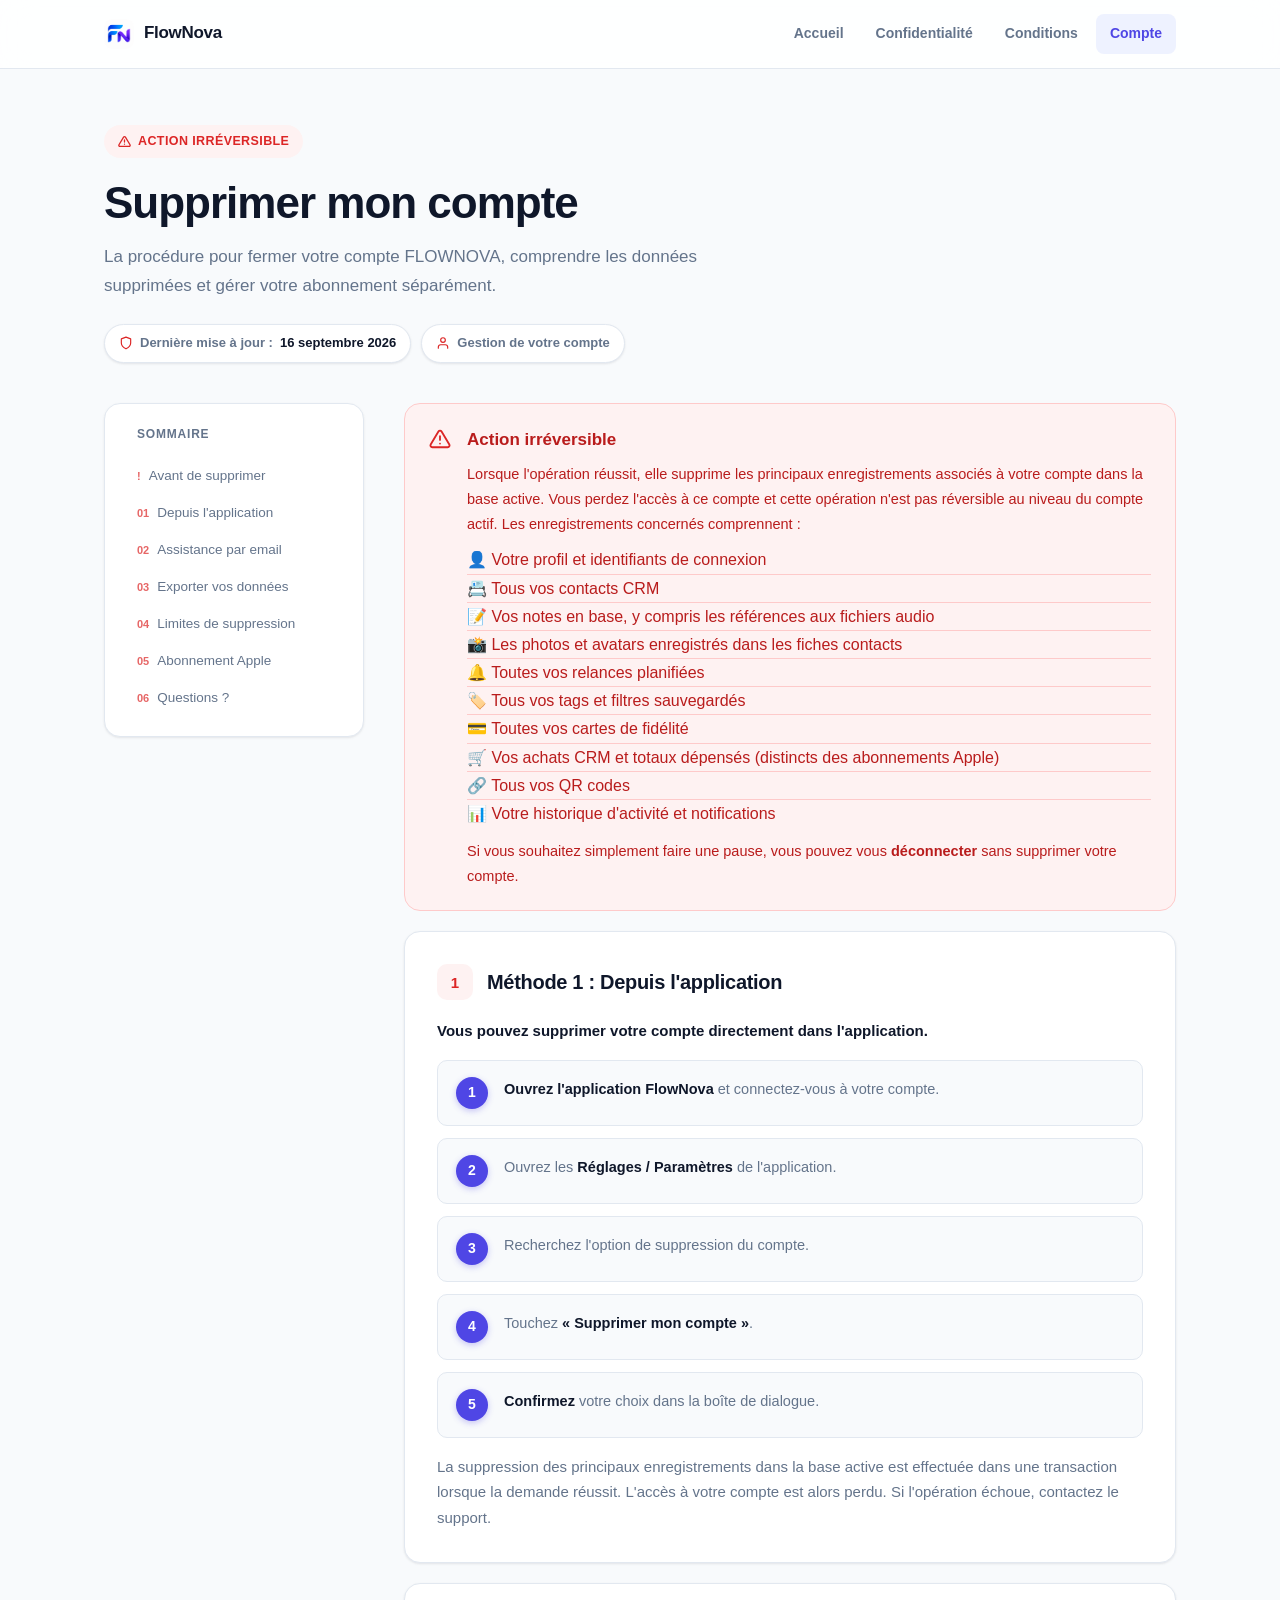
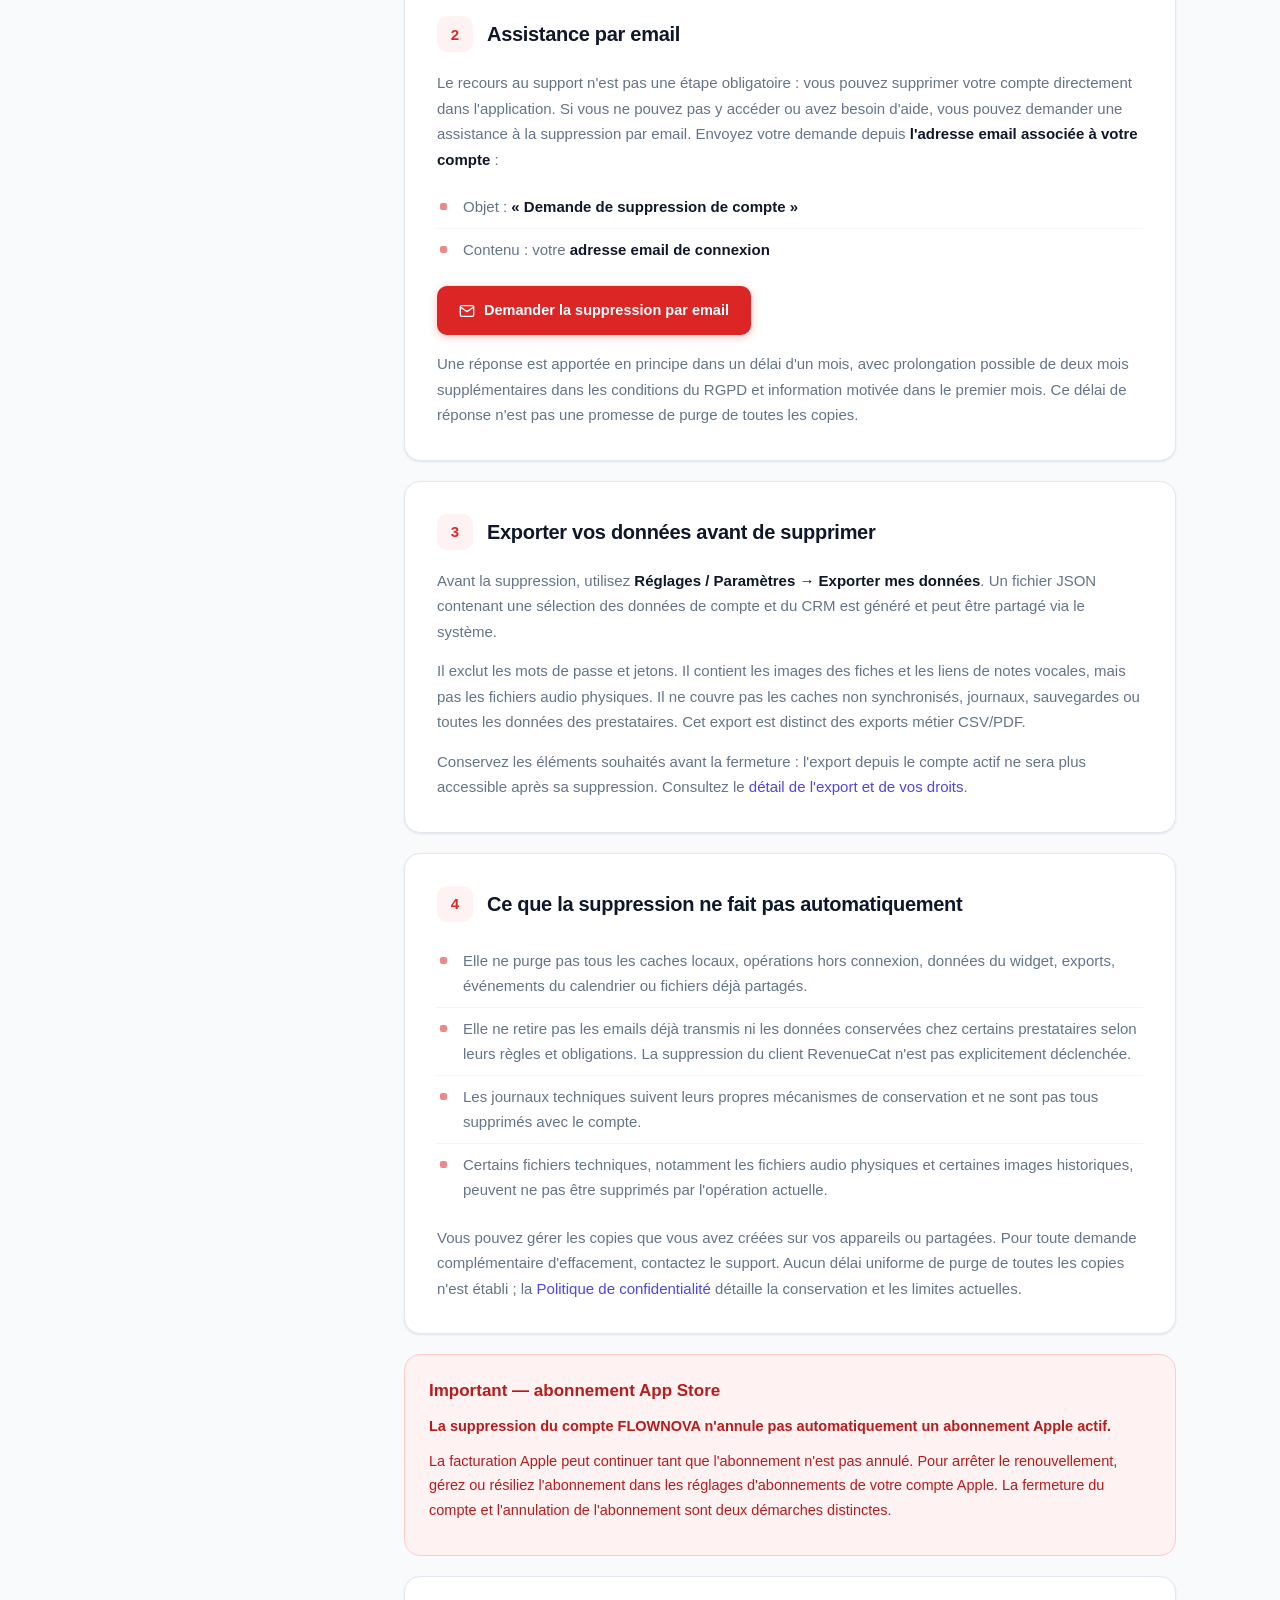
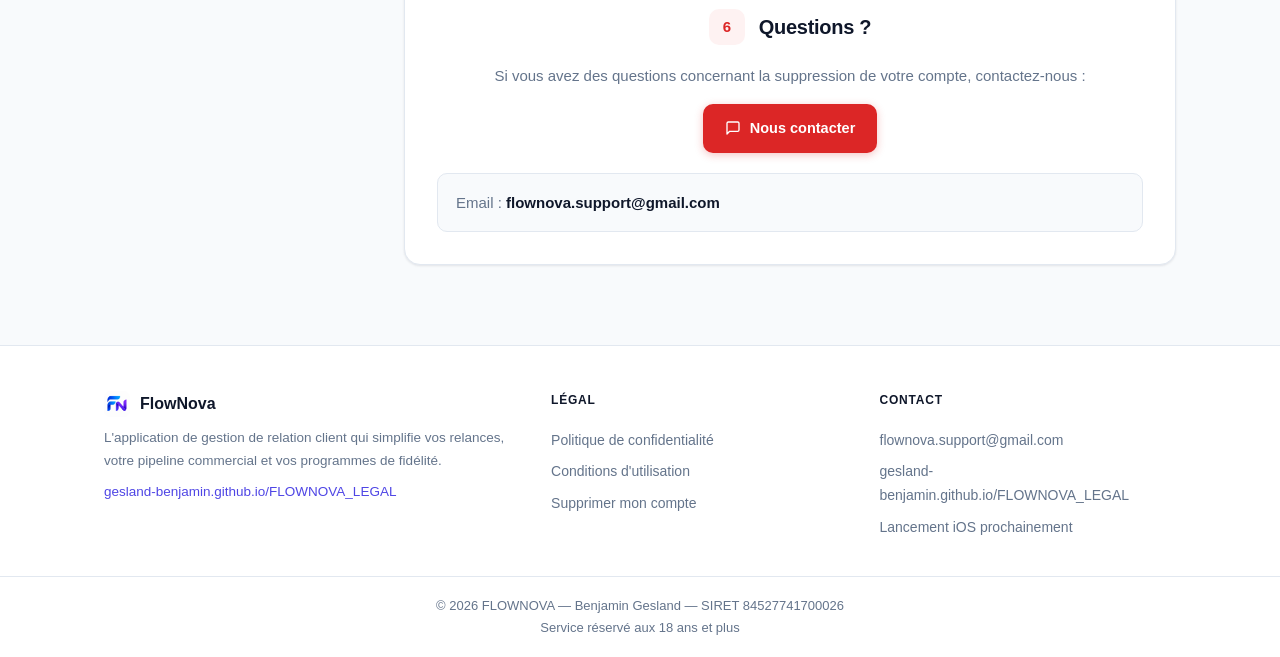
==== commit 9085d891: "finalize FLOWNOVA legal website for iOS launch" ====
--- a/delete-account.html
+++ b/delete-account.html
@@ -394,15 +394,15 @@
       Action irréversible
     </span>
     <h1>Supprimer mon compte</h1>
-    <p class="lead">La procédure complète pour supprimer définitivement votre compte FlowNova et toutes vos données.</p>
+    <p class="lead">La procédure pour fermer votre compte FLOWNOVA, comprendre les données supprimées et gérer votre abonnement séparément.</p>
     <div class="meta">
       <span class="meta-item">
         <svg viewBox="0 0 24 24" fill="none" stroke="currentColor" stroke-width="2" stroke-linecap="round" stroke-linejoin="round"><path d="M12 22s8-4 8-10V5l-8-3-8 3v7c0 6 8 10 8 10z"/></svg>
-        Suppression définitive sous <strong>30 jours</strong>
+        Dernière mise à jour : <strong>16 septembre 2026</strong>
       </span>
       <span class="meta-item">
         <svg viewBox="0 0 24 24" fill="none" stroke="currentColor" stroke-width="2" stroke-linecap="round" stroke-linejoin="round"><path d="M20 21v-2a4 4 0 0 0-4-4H8a4 4 0 0 0-4 4v2"/><circle cx="12" cy="7" r="4"/></svg>
-        Conforme RGPD
+        Gestion de votre compte
       </span>
     </div>
   </section>
@@ -412,9 +412,11 @@
       <p class="sidebar-title">Sommaire</p>
       <a href="#important"><span class="num">!</span> Avant de supprimer</a>
       <a href="#app"><span class="num">01</span> Depuis l'application</a>
-      <a href="#email"><span class="num">02</span> Par email</a>
+      <a href="#email"><span class="num">02</span> Assistance par email</a>
       <a href="#export"><span class="num">03</span> Exporter vos données</a>
-      <a href="#contact"><span class="num">04</span> Questions ?</a>
+      <a href="#limites"><span class="num">04</span> Limites de suppression</a>
+      <a href="#apple"><span class="num">05</span> Abonnement Apple</a>
+      <a href="#contact"><span class="num">06</span> Questions ?</a>
     </aside>
 
     <main class="content">
@@ -422,15 +424,18 @@
         <svg viewBox="0 0 24 24" fill="none" stroke="currentColor" stroke-width="2" stroke-linecap="round" stroke-linejoin="round"><path d="M10.29 3.86L1.82 18a2 2 0 0 0 1.71 3h16.94a2 2 0 0 0 1.71-3L13.71 3.86a2 2 0 0 0-3.42 0z"/><path d="M12 9v4M12 17h.01"/></svg>
         <div>
           <h3>Action irréversible</h3>
-          <p>La suppression de votre compte est <strong>définitive et irréversible</strong>. Toutes vos données seront supprimées de manière permanente :</p>
+          <p>Lorsque l'opération réussit, elle supprime les principaux enregistrements associés à votre compte dans la base active. Vous perdez l'accès à ce compte et cette opération n'est pas réversible au niveau du compte actif. Les enregistrements concernés comprennent :</p>
           <ul>
             <li>👤 Votre profil et identifiants de connexion</li>
             <li>📇 Tous vos contacts CRM</li>
-            <li>📝 Toutes vos notes</li>
+            <li>📝 Vos notes en base, y compris les références aux fichiers audio</li>
+            <li>📸 Les photos et avatars enregistrés dans les fiches contacts</li>
             <li>🔔 Toutes vos relances planifiées</li>
             <li>🏷️ Tous vos tags et filtres sauvegardés</li>
             <li>💳 Toutes vos cartes de fidélité</li>
-            <li>📊 Votre historique d'activité</li>
+            <li>🛒 Vos achats CRM et totaux dépensés (distincts des abonnements Apple)</li>
+            <li>🔗 Tous vos QR codes</li>
+            <li>📊 Votre historique d'activité et notifications</li>
           </ul>
           <p style="margin-top: 12px; margin-bottom: 0;">Si vous souhaitez simplement faire une pause, vous pouvez vous <strong>déconnecter</strong> sans supprimer votre compte.</p>
         </div>
@@ -438,7 +443,7 @@
 
       <div class="card" id="app">
         <div class="section-head"><div class="section-num">1</div><h2>Méthode 1 : Depuis l'application</h2></div>
-        <p style="font-weight: 600; color: var(--text); margin-bottom: 16px;">Recommandé — la suppression est immédiate.</p>
+        <p style="font-weight: 600; color: var(--text); margin-bottom: 16px;">Vous pouvez supprimer votre compte directement dans l'application.</p>
         <div class="steps">
           <div class="step">
             <div class="step-number">1</div>
@@ -449,13 +454,13 @@
           <div class="step">
             <div class="step-number">2</div>
             <div class="step-content">
-              <p>Allez dans l'onglet <strong>Réglages</strong> (icône ⚙️ en bas à droite).</p>
+              <p>Ouvrez les <strong>Réglages / Paramètres</strong> de l'application.</p>
             </div>
           </div>
           <div class="step">
             <div class="step-number">3</div>
             <div class="step-content">
-              <p>Scrollez jusqu'à la section <strong>Vie privée</strong>.</p>
+              <p>Recherchez l'option de suppression du compte.</p>
             </div>
           </div>
           <div class="step">
@@ -471,46 +476,62 @@
             </div>
           </div>
         </div>
-        <p>Votre compte et toutes vos données seront <strong>immédiatement supprimés</strong>. Vous serez déconnecté automatiquement.</p>
+        <p>La suppression des principaux enregistrements dans la base active est effectuée dans une transaction lorsque la demande réussit. L'accès à votre compte est alors perdu. Si l'opération échoue, contactez le support.</p>
       </div>
 
       <div class="card" id="email">
-        <div class="section-head"><div class="section-num">2</div><h2>Méthode 2 : Par email</h2></div>
-        <p>Si vous ne pouvez pas accéder à l'application, vous pouvez demander la suppression de votre compte par email. Envoyez votre demande depuis <strong>l'adresse email associée à votre compte</strong> :</p>
+        <div class="section-head"><div class="section-num">2</div><h2>Assistance par email</h2></div>
+        <p>Le recours au support n'est pas une étape obligatoire : vous pouvez supprimer votre compte directement dans l'application. Si vous ne pouvez pas y accéder ou avez besoin d'aide, vous pouvez demander une assistance à la suppression par email. Envoyez votre demande depuis <strong>l'adresse email associée à votre compte</strong> :</p>
         <ul>
           <li>Objet : <strong>« Demande de suppression de compte »</strong></li>
           <li>Contenu : votre <strong>adresse email de connexion</strong></li>
         </ul>
         <p style="margin: 16px 0 0;">
-          <a class="btn" href="mailto:contact@crmclient.app?subject=Demande%20de%20suppression%20de%20compte&body=Bonjour,%0D%0A%0D%0AJe%20souhaite%20supprimer%20d%C3%A9finitivement%20mon%20compte%20FlowNova.%0D%0A%0D%0AMon%20adresse%20email%20de%20connexion%20:%20[votre%20email]%0D%0A%0D%0ACordialement">
+          <a class="btn" href="mailto:flownova.support@gmail.com?subject=Demande%20de%20suppression%20de%20compte&body=Bonjour,%0D%0A%0D%0AJe%20souhaite%20supprimer%20mon%20compte%20FlowNova.%0D%0A%0D%0AMon%20adresse%20email%20de%20connexion%20:%20[votre%20email]%0D%0A%0D%0ACordialement">
             <svg viewBox="0 0 24 24" fill="none" stroke="currentColor" stroke-width="2" stroke-linecap="round" stroke-linejoin="round"><path d="M4 4h16c1.1 0 2 .9 2 2v12c0 1.1-.9 2-2 2H4c-1.1 0-2-.9-2-2V6c0-1.1.9-2 2-2z"/><path d="M22 6l-10 7L2 6"/></svg>
             Demander la suppression par email
           </a>
         </p>
-        <p style="margin-top: 16px;">Nous traiterons votre demande sous <strong>30 jours maximum</strong>, conformément au RGPD.</p>
+        <p style="margin-top: 16px;">Une réponse est apportée en principe dans un délai d'un mois, avec prolongation possible de deux mois supplémentaires dans les conditions du RGPD et information motivée dans le premier mois. Ce délai de réponse n'est pas une promesse de purge de toutes les copies.</p>
       </div>
 
       <div class="card" id="export">
         <div class="section-head"><div class="section-num">3</div><h2>Exporter vos données avant de supprimer</h2></div>
-        <p>Avant de supprimer votre compte, nous vous recommandons fortement d'exporter vos données :</p>
+        <p>Avant la suppression, utilisez <strong>Réglages / Paramètres → Exporter mes données</strong>. Un fichier JSON contenant une sélection des données de compte et du CRM est généré et peut être partagé via le système.</p>
+        <p>Il exclut les mots de passe et jetons. Il contient les images des fiches et les liens de notes vocales, mais pas les fichiers audio physiques. Il ne couvre pas les caches non synchronisés, journaux, sauvegardes ou toutes les données des prestataires. Cet export est distinct des exports métier CSV/PDF.</p>
+        <p>Conservez les éléments souhaités avant la fermeture : l'export depuis le compte actif ne sera plus accessible après sa suppression. Consultez le <a href="index.html#s8">détail de l'export et de vos droits</a>.</p>
+      </div>
+
+      <div class="card" id="limites">
+        <div class="section-head"><div class="section-num">4</div><h2>Ce que la suppression ne fait pas automatiquement</h2></div>
         <ul>
-          <li><strong>Export CSV de vos contacts</strong> — disponible dans l'application (Contacts → Export CSV)</li>
-          <li><strong>Vos données personnelles</strong> — disponibles dans Réglages → Exporter mes données</li>
+          <li>Elle ne purge pas tous les caches locaux, opérations hors connexion, données du widget, exports, événements du calendrier ou fichiers déjà partagés.</li>
+          <li>Elle ne retire pas les emails déjà transmis ni les données conservées chez certains prestataires selon leurs règles et obligations. La suppression du client RevenueCat n'est pas explicitement déclenchée.</li>
+          <li>Les journaux techniques suivent leurs propres mécanismes de conservation et ne sont pas tous supprimés avec le compte.</li>
+          <li>Certains fichiers techniques, notamment les fichiers audio physiques et certaines images historiques, peuvent ne pas être supprimés par l'opération actuelle.</li>
         </ul>
-        <p>Une fois le compte supprimé, <strong>ces données ne seront plus récupérables</strong>.</p>
+        <p>Vous pouvez gérer les copies que vous avez créées sur vos appareils ou partagées. Pour toute demande complémentaire d'effacement, contactez le support. Aucun délai uniforme de purge de toutes les copies n'est établi ; la <a href="index.html#s7">Politique de confidentialité</a> détaille la conservation et les limites actuelles.</p>
+      </div>
+
+      <div class="callout" id="apple">
+        <div>
+          <h3>Important — abonnement App Store</h3>
+          <p><strong>La suppression du compte FLOWNOVA n'annule pas automatiquement un abonnement Apple actif.</strong></p>
+          <p>La facturation Apple peut continuer tant que l'abonnement n'est pas annulé. Pour arrêter le renouvellement, gérez ou résiliez l'abonnement dans les réglages d'abonnements de votre compte Apple. La fermeture du compte et l'annulation de l'abonnement sont deux démarches distinctes.</p>
+        </div>
       </div>
 
       <div class="card" id="contact" style="text-align: center;">
-        <div class="section-head" style="justify-content: center; text-align: left;"><div class="section-num">4</div><h2>Questions ?</h2></div>
+        <div class="section-head" style="justify-content: center; text-align: left;"><div class="section-num">6</div><h2>Questions ?</h2></div>
         <p>Si vous avez des questions concernant la suppression de votre compte, contactez-nous :</p>
         <p style="margin: 16px 0 0;">
-          <a class="btn" href="mailto:contact@crmclient.app">
+          <a class="btn" href="mailto:flownova.support@gmail.com">
             <svg viewBox="0 0 24 24" fill="none" stroke="currentColor" stroke-width="2" stroke-linecap="round" stroke-linejoin="round"><path d="M21 15a2 2 0 0 1-2 2H7l-4 4V5a2 2 0 0 1 2-2h14a2 2 0 0 1 2 2z"/></svg>
             Nous contacter
           </a>
         </p>
         <div class="contact-box" style="margin-top: 20px; text-align: left;">
-          <p>Email : <a href="mailto:contact@crmclient.app"><strong>contact@crmclient.app</strong></a></p>
+          <p>Email : <a href="mailto:flownova.support@gmail.com"><strong>flownova.support@gmail.com</strong></a></p>
         </div>
       </div>
     </main>
@@ -524,7 +545,7 @@
           FlowNova
         </div>
         <p>L'application de gestion de relation client qui simplifie vos relances, votre pipeline commercial et vos programmes de fidélité.</p>
-        <p><a href="https://crmclient.app">crmclient.app</a></p>
+        <p><a href="https://gesland-benjamin.github.io/FLOWNOVA_LEGAL/">gesland-benjamin.github.io/FLOWNOVA_LEGAL</a></p>
       </div>
       <div class="footer-col">
         <h4>Légal</h4>
@@ -534,12 +555,12 @@
       </div>
       <div class="footer-col">
         <h4>Contact</h4>
-        <a href="mailto:contact@crmclient.app">contact@crmclient.app</a>
-        <a href="https://crmclient.app">crmclient.app</a>
-        <a href="https://apps.apple.com" rel="noopener">Disponible sur l'App Store</a>
+        <a href="mailto:flownova.support@gmail.com">flownova.support@gmail.com</a>
+        <a href="https://gesland-benjamin.github.io/FLOWNOVA_LEGAL/">gesland-benjamin.github.io/FLOWNOVA_LEGAL</a>
+        <a href="home.html#lancement">Lancement iOS prochainement</a>
       </div>
     </div>
-    <div class="footer-bottom">© 2026 FlowNova — Tous droits réservés</div>
+    <div class="footer-bottom">© 2026 FLOWNOVA — Benjamin Gesland — SIRET 84527741700026<br>Service réservé aux 18 ans et plus</div>
   </footer>
 </body>
 </html>
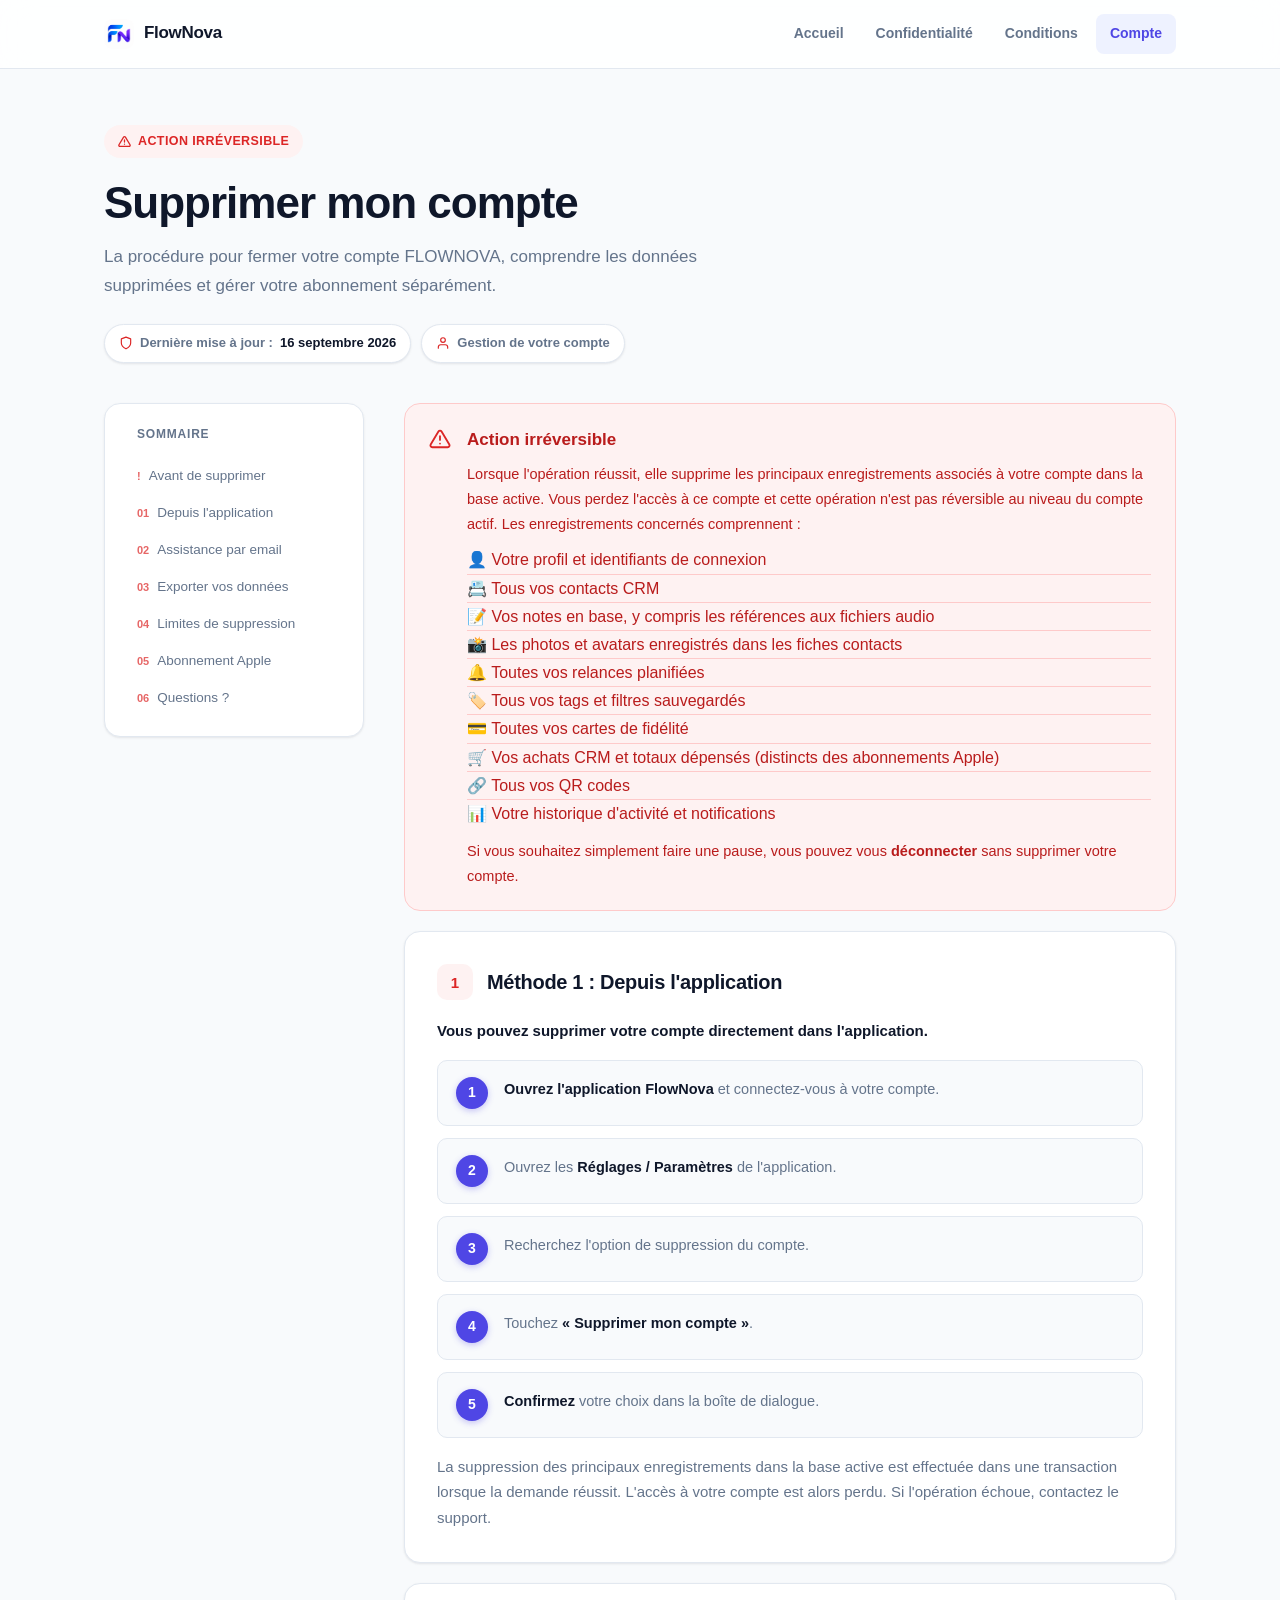
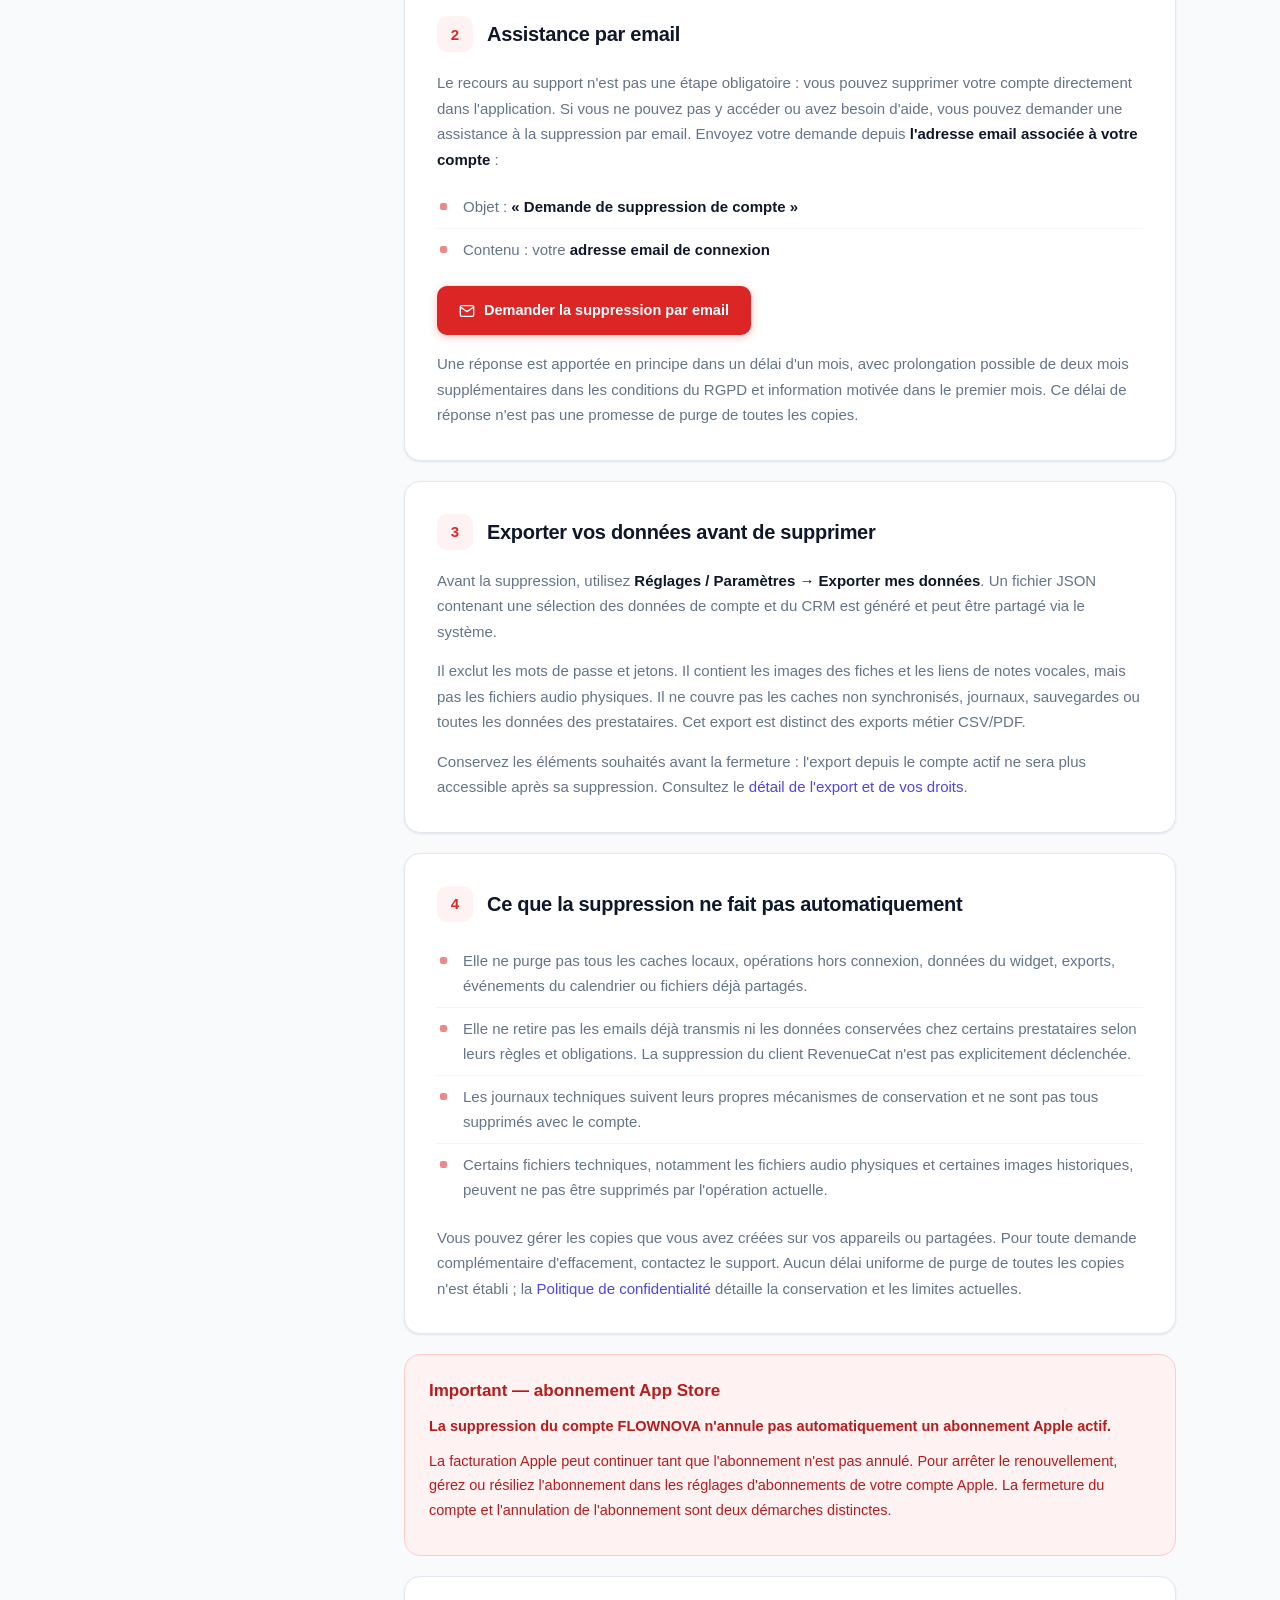
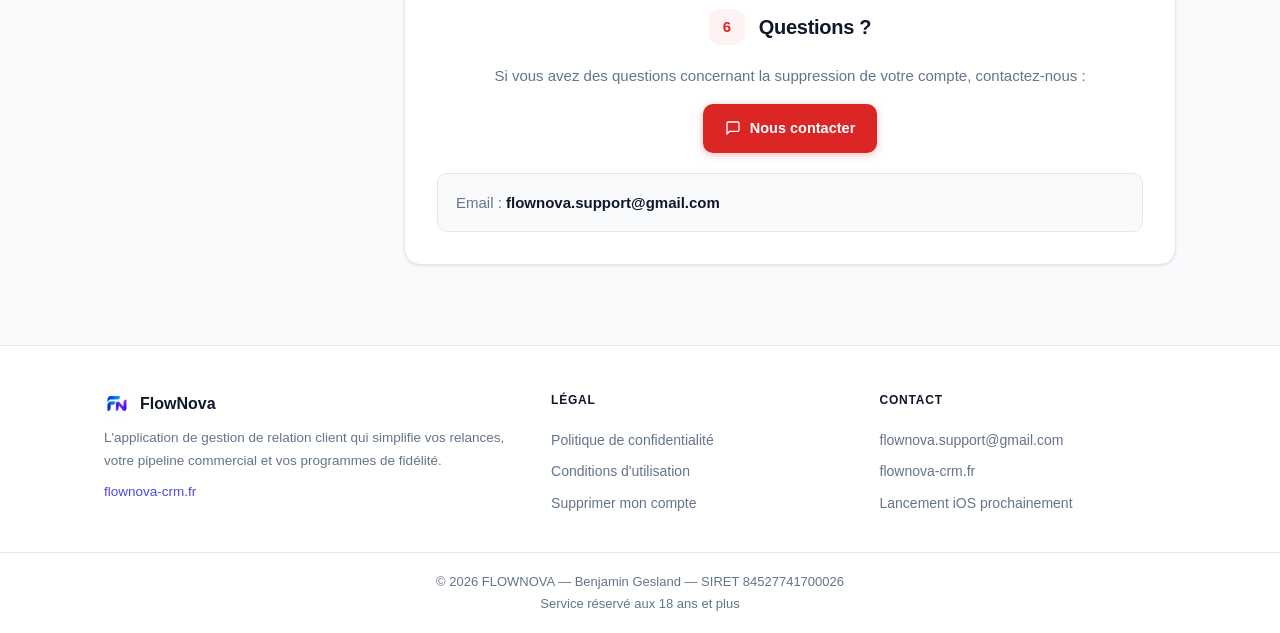
==== commit ba01b333: "migrate legal website to flownova-crm.fr" ====
--- a/delete-account.html
+++ b/delete-account.html
@@ -545,7 +545,7 @@
           FlowNova
         </div>
         <p>L'application de gestion de relation client qui simplifie vos relances, votre pipeline commercial et vos programmes de fidélité.</p>
-        <p><a href="https://gesland-benjamin.github.io/FLOWNOVA_LEGAL/">gesland-benjamin.github.io/FLOWNOVA_LEGAL</a></p>
+        <p><a href="https://flownova-crm.fr/index.html">flownova-crm.fr</a></p>
       </div>
       <div class="footer-col">
         <h4>Légal</h4>
@@ -556,7 +556,7 @@
       <div class="footer-col">
         <h4>Contact</h4>
         <a href="mailto:flownova.support@gmail.com">flownova.support@gmail.com</a>
-        <a href="https://gesland-benjamin.github.io/FLOWNOVA_LEGAL/">gesland-benjamin.github.io/FLOWNOVA_LEGAL</a>
+        <a href="https://flownova-crm.fr/index.html">flownova-crm.fr</a>
         <a href="home.html#lancement">Lancement iOS prochainement</a>
       </div>
     </div>
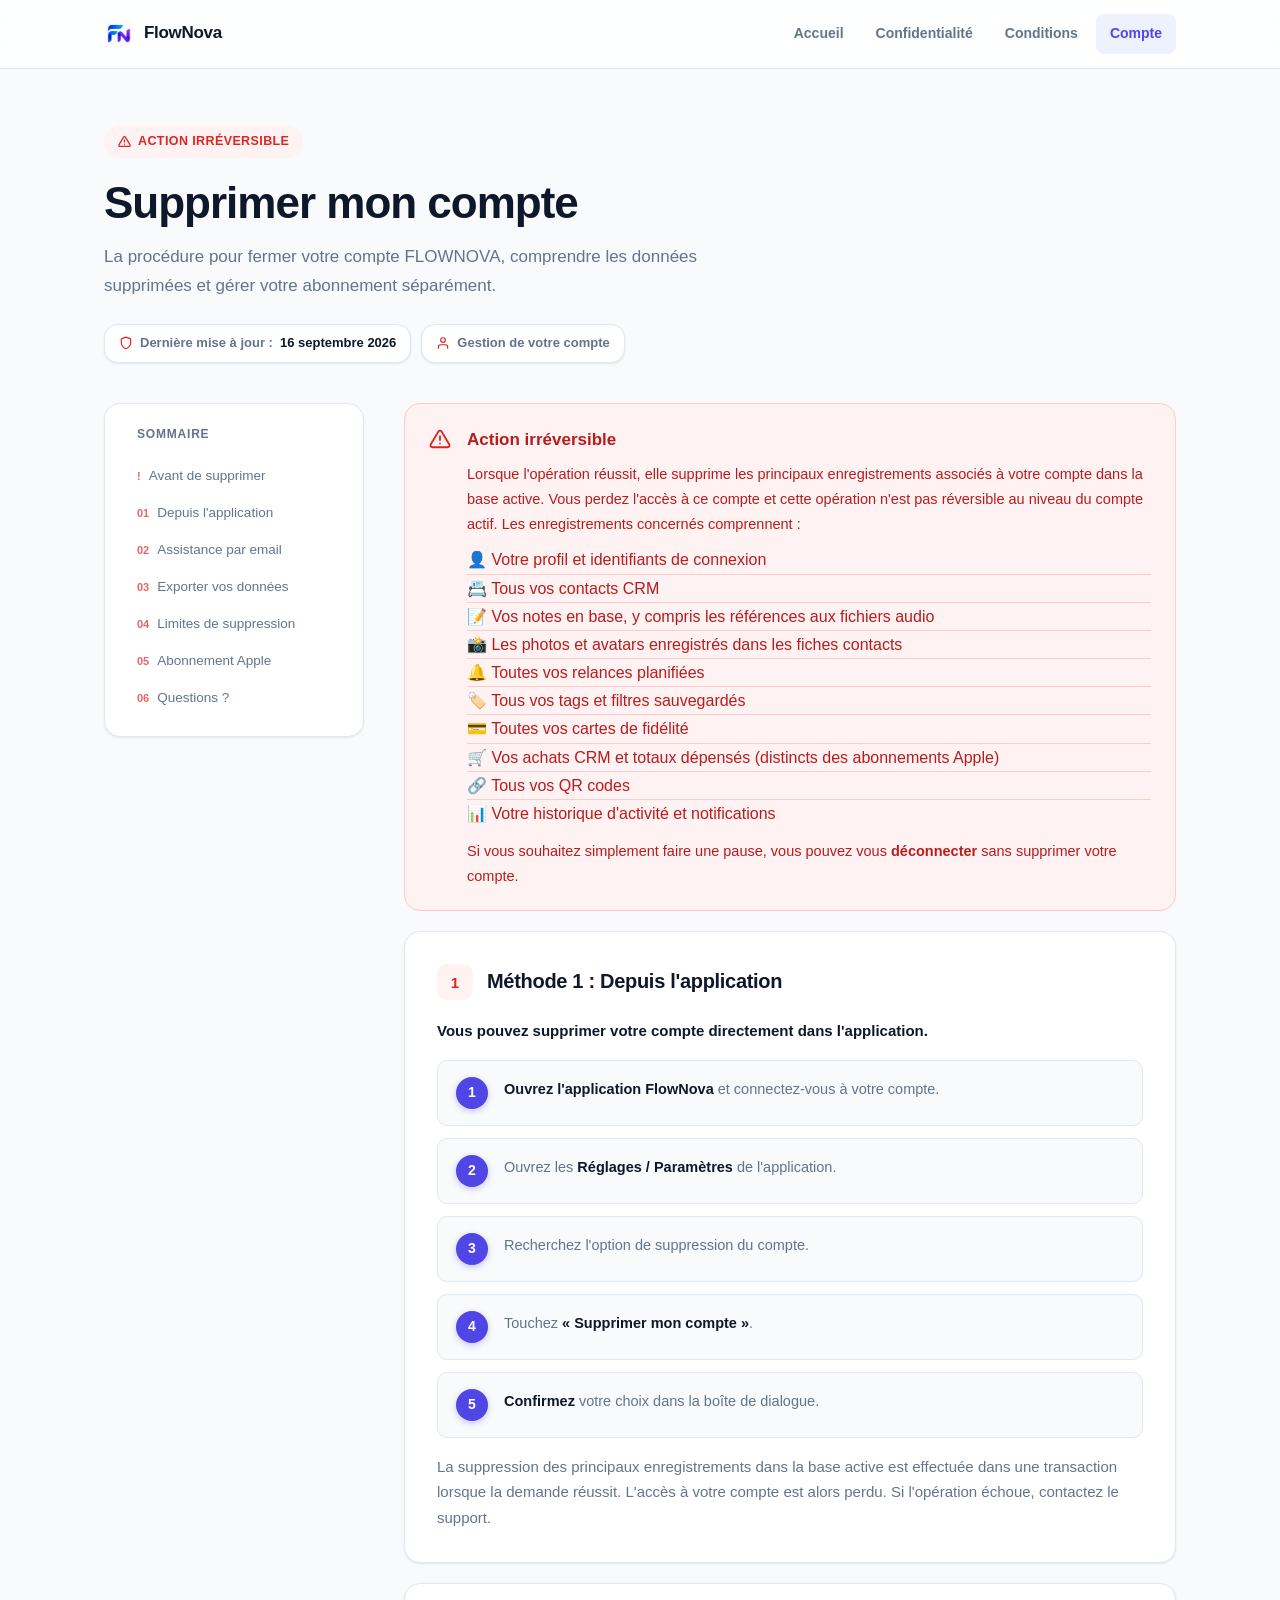
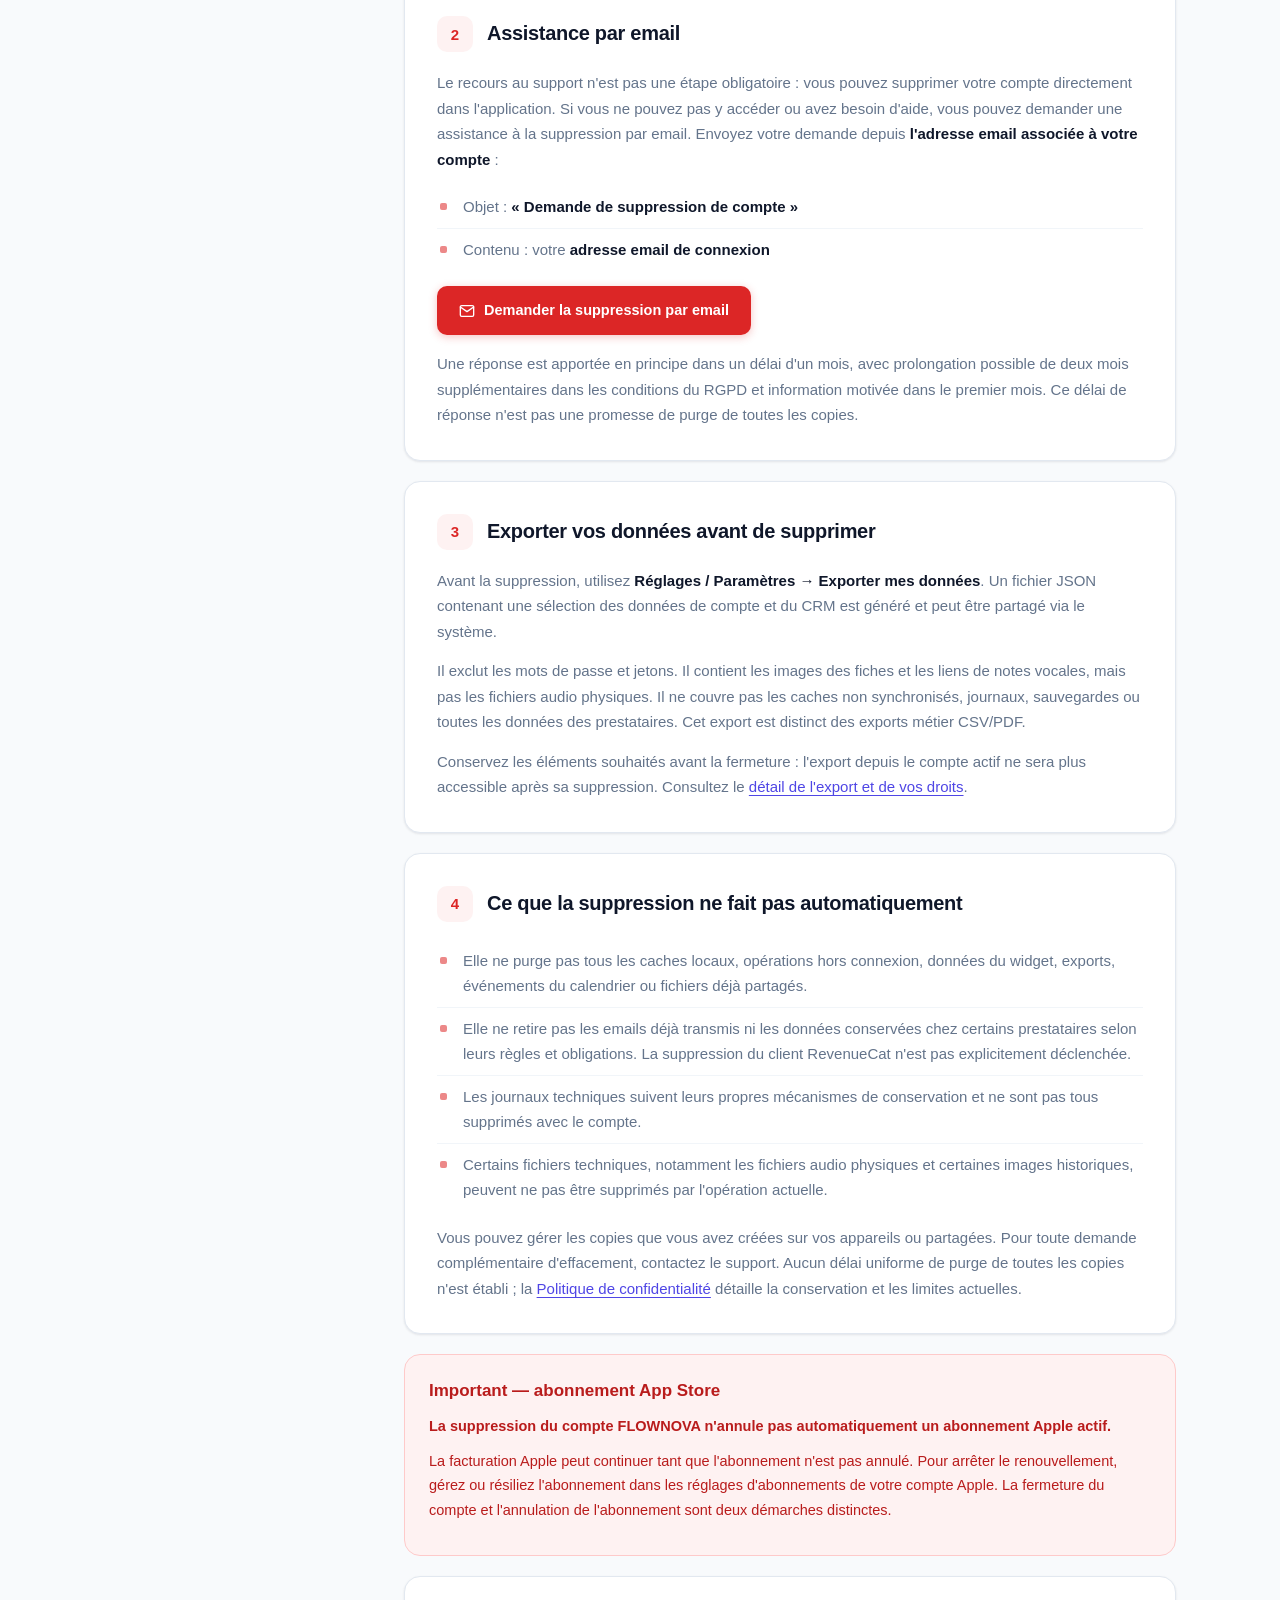
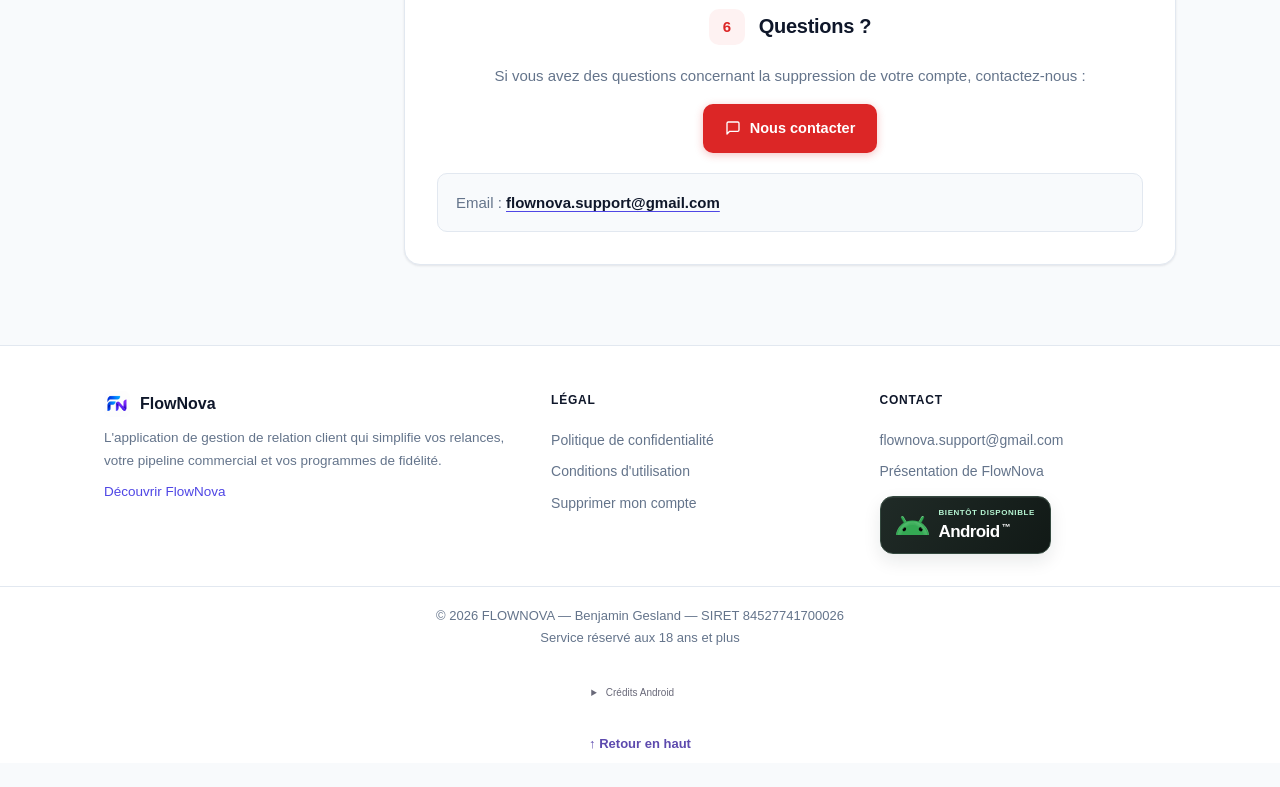
==== commit 88957771: "changement données du sites" ====
--- a/delete-account.html
+++ b/delete-account.html
@@ -371,19 +371,30 @@
       .callout { flex-direction: column; gap: 10px; }
     }
   </style>
+  <link rel="stylesheet" href="assets/android-badges.css">
+  <meta name="description" content="Retrouvez les étapes pour supprimer votre compte FlowNova, exporter vos données et gérer séparément votre abonnement App Store.">
+  <meta property="og:type" content="website">
+  <meta property="og:locale" content="fr_FR">
+  <meta property="og:site_name" content="FlowNova">
+  <meta property="og:title" content="Supprimer mon compte — FlowNova">
+  <meta property="og:description" content="Retrouvez les étapes pour supprimer votre compte FlowNova, exporter vos données et gérer séparément votre abonnement App Store.">
+  <link rel="stylesheet" href="assets/site.css">
+  <noscript><style>@media(max-width:600px){.nav-links,.legal-page .nav-links{display:flex;position:static;flex-wrap:wrap;flex-direction:row;flex-basis:100%;border:0;box-shadow:none;padding:8px 0}.menu-toggle,.legal-page .doc-menu-toggle{display:none}.site-header{height:auto;min-height:77px}}</style></noscript>
 </head>
-<body>
+<body class="legal-page" id="haut">
+  <a class="skip-link" href="#contenu">Aller au contenu</a>
   <header class="site-header">
-    <nav class="nav">
+    <nav class="nav" aria-label="Navigation principale">
       <a class="brand" href="home.html">
-        <img src="splash-icon.png" alt="FlowNova">
+        <img src="splash-icon.png" width="30" height="30" alt="">
         FlowNova
       </a>
-      <div class="nav-links">
+      <button class="doc-menu-toggle" type="button" aria-controls="document-navigation" aria-expanded="false" aria-label="Ouvrir le menu">Menu ☰</button>
+      <div class="nav-links" id="document-navigation">
         <a href="home.html">Accueil</a>
         <a href="index.html">Confidentialité</a>
         <a href="terms.html">Conditions</a>
-        <a href="delete-account.html" class="active">Compte</a>
+        <a href="delete-account.html" class="active" aria-current="page">Compte</a>
       </div>
     </nav>
   </header>
@@ -408,7 +419,17 @@
   </section>
 
   <div class="layout">
-    <aside class="sidebar">
+    <details class="mobile-toc"><summary>Dans cette page</summary><nav aria-label="Sommaire">
+
+      <a href="#important"><span class="num">!</span> Avant de supprimer</a>
+      <a href="#app"><span class="num">01</span> Depuis l'application</a>
+      <a href="#email"><span class="num">02</span> Assistance par email</a>
+      <a href="#export"><span class="num">03</span> Exporter vos données</a>
+      <a href="#limites"><span class="num">04</span> Limites de suppression</a>
+      <a href="#apple"><span class="num">05</span> Abonnement Apple</a>
+      <a href="#contact"><span class="num">06</span> Questions ?</a>
+    </nav></details>
+    <aside class="sidebar" aria-label="Sommaire">
       <p class="sidebar-title">Sommaire</p>
       <a href="#important"><span class="num">!</span> Avant de supprimer</a>
       <a href="#app"><span class="num">01</span> Depuis l'application</a>
@@ -419,7 +440,7 @@
       <a href="#contact"><span class="num">06</span> Questions ?</a>
     </aside>
 
-    <main class="content">
+    <main class="content" id="contenu" tabindex="-1">
       <div class="callout" id="important">
         <svg viewBox="0 0 24 24" fill="none" stroke="currentColor" stroke-width="2" stroke-linecap="round" stroke-linejoin="round"><path d="M10.29 3.86L1.82 18a2 2 0 0 0 1.71 3h16.94a2 2 0 0 0 1.71-3L13.71 3.86a2 2 0 0 0-3.42 0z"/><path d="M12 9v4M12 17h.01"/></svg>
         <div>
@@ -541,11 +562,11 @@
     <div class="footer-inner">
       <div>
         <div class="footer-brand">
-          <img src="splash-icon.png" alt="FlowNova">
+          <img src="splash-icon.png" width="30" height="30" alt="">
           FlowNova
         </div>
         <p>L'application de gestion de relation client qui simplifie vos relances, votre pipeline commercial et vos programmes de fidélité.</p>
-        <p><a href="https://flownova-crm.fr/index.html">flownova-crm.fr</a></p>
+        <p><a href="home.html">Découvrir FlowNova</a></p>
       </div>
       <div class="footer-col">
         <h4>Légal</h4>
@@ -556,11 +577,20 @@
       <div class="footer-col">
         <h4>Contact</h4>
         <a href="mailto:flownova.support@gmail.com">flownova.support@gmail.com</a>
-        <a href="https://flownova-crm.fr/index.html">flownova-crm.fr</a>
-        <a href="home.html#lancement">Lancement iOS prochainement</a>
+        <a href="home.html">Présentation de FlowNova</a>
+        <a class="android-badge android-badge--compact" href="home.html#android" aria-label="Android : bientôt disponible, découvrir les informations">
+<img src="assets/android-head.svg" width="49" height="49" alt="">
+<span class="android-badge-copy"><span class="android-badge-label">Bientôt disponible</span><span class="android-badge-name">Android<sup>™</sup></span></span>
+</a>
       </div>
     </div>
     <div class="footer-bottom">© 2026 FLOWNOVA — Benjamin Gesland — SIRET 84527741700026<br>Service réservé aux 18 ans et plus</div>
-  </footer>
+  <details class="android-attribution">
+<summary>Crédits Android</summary>
+<p>Android is a trademark of Google LLC. The Android robot is reproduced or modified from work created and shared by Google and used according to terms described in the <a href="https://creativecommons.org/licenses/by/3.0/">Creative Commons 3.0 Attribution License</a>.</p>
+</details>
+<a class="back-top" href="#haut">↑ Retour en haut</a>
+</footer>
+<script src="assets/site.js" defer></script>
 </body>
 </html>
--- a/assets/android-badges.css
+++ b/assets/android-badges.css
@@ -0,0 +1,25 @@
+/* Android robot asset: https://developer.android.com/distribute/marketing-tools/brand-guidelines */
+.android-badge{display:inline-flex;align-items:center;gap:15px;width:fit-content;max-width:100%;min-height:78px;padding:14px 23px 14px 17px;border:1px solid #34493f;border-radius:18px;background:linear-gradient(125deg,#202b27,#111916);box-shadow:0 7px 18px #10251b18,inset 0 1px 0 #ffffff12;color:#fff;text-decoration:none;text-align:left;vertical-align:middle;transition:transform .2s,box-shadow .2s,border-color .2s}
+.android-badge:hover{transform:translateY(-2px);border-color:#3ddc84;box-shadow:0 10px 24px #10251b25;color:#fff;text-decoration:none}
+.android-badge:focus-visible{outline:3px solid #218951;outline-offset:4px}
+.android-badge img{display:block;width:49px;height:49px;object-fit:contain;flex-shrink:0}
+.android-badge-copy{display:flex;flex-direction:column;gap:3px;min-width:0;line-height:1.25}
+.android-badge-label{color:#b6f5d2;font-size:10px;font-weight:650;letter-spacing:.09em;text-transform:uppercase}
+.android-badge-name{color:#fff;font-size:23px;font-weight:650;letter-spacing:-.035em}
+.android-badge-name sup{font-size:9px;vertical-align:super;margin-left:2px;letter-spacing:0}
+.platform-soon{display:block;width:fit-content;max-width:100%;margin-top:18px;padding:0;border:0;background:none;border-radius:0}
+.platform-soon .platform-caption{display:block;margin:8px 0 0;font-size:11px;color:#5f617b;line-height:1.5;text-align:center}
+.launch .platform-soon{margin:0 auto 24px}
+.footer-links{align-items:center}
+.footer-col a.android-badge,.footer-links a.android-badge{display:inline-flex;gap:10px;min-height:58px;padding:10px 15px;border-radius:13px;margin-top:8px;color:#fff;text-decoration:none}
+.footer-links a.android-badge{margin-top:0}
+.android-badge--compact img{width:33px;height:33px}
+.android-badge--compact .android-badge-name{font-size:17px}
+.android-badge--compact .android-badge-label{font-size:8px;letter-spacing:.07em}
+.android-attribution{max-width:1200px;margin:18px auto 0;padding:0 18px;color:#696979;font-size:10px;line-height:1.6;text-align:center}
+.android-attribution summary{display:list-item;width:fit-content;margin:auto;cursor:pointer;list-style:disclosure-closed;font:inherit;letter-spacing:0;color:inherit}
+.android-attribution[open] summary{list-style:disclosure-open}
+.android-attribution summary:after{content:none}
+.android-attribution p{margin:8px auto 0;max-width:780px;font:inherit;color:inherit}
+.android-attribution a{color:inherit;text-decoration:underline}
+@media(prefers-reduced-motion:reduce){.android-badge{transition:none}.android-badge:hover{transform:none}}
--- a/assets/site.css
+++ b/assets/site.css
@@ -0,0 +1,54 @@
+/* Shared navigation, accessibility and document layout. */
+a:focus-visible,button:focus-visible,summary:focus-visible{outline:3px solid #7443ff;outline-offset:4px}
+.skip-link{position:fixed;left:16px;top:-100px;z-index:100;padding:12px 18px;background:#fff;color:#4338ca;border:1px solid #dcd7f5;border-radius:12px;font-weight:600}
+.skip-link:focus{top:12px}
+.back-top{display:block;width:fit-content;margin:24px auto;color:#5d4aae;font-size:13px;font-weight:600;text-decoration:none;padding:8px 14px;border-radius:10px}
+.back-top:hover{background:#f0edff;text-decoration:underline}
+.legal-page .brand{white-space:nowrap}
+.legal-page .content,.legal-page .footer-inner{overflow-wrap:anywhere}
+.legal-page .meta-item{flex-wrap:wrap;border-radius:14px}
+.legal-page .meta-item svg{flex-shrink:0}
+.legal-page .section-head{align-items:flex-start}
+.legal-page .card{scroll-margin-top:20px}
+.legal-page .doc-menu-toggle{display:none;font:inherit;font-size:13px;font-weight:600;color:#4338ca;background:#fff;border:1px solid #ddd8f1;border-radius:10px;min-height:44px;padding:9px 15px;cursor:pointer}
+.legal-page .mobile-toc{display:none}
+.legal-page .content a:not(.btn){text-decoration:underline;text-underline-offset:3px;text-decoration-thickness:1px}
+.legal-page .footer-inner{grid-template-columns:minmax(0,1.4fr) minmax(0,1fr) minmax(0,1fr)}
+.launch-actions{display:flex;flex-wrap:wrap;justify-content:center;align-items:flex-start;gap:20px;margin-top:26px}
+.launch-actions .platform-soon{margin:0}
+.launch-actions .btn{min-height:78px;border-radius:18px}
+.launch .launch-contact{margin-top:22px;display:inline-flex}
+@media(max-width:880px){
+ .legal-page .nav{flex-wrap:wrap;gap:12px}
+ .legal-page .nav-links{flex-basis:100%;flex-wrap:wrap}
+ .legal-page .footer-inner{grid-template-columns:repeat(2,minmax(0,1fr))}
+ .legal-page .mobile-toc{display:block;padding:18px 20px;border:1px solid #e2e8f0;border-radius:16px;background:#fff;box-shadow:0 1px 3px #0f172a0a}
+ .mobile-toc summary{cursor:pointer;font-size:14px;font-weight:700;color:#4338ca}
+ .mobile-toc nav{display:grid;gap:4px;margin-top:12px}
+ .mobile-toc a{display:flex;gap:10px;padding:8px 0;font-size:14px}
+ .mobile-toc .num{color:#64748b;font-variant-numeric:tabular-nums}
+}
+@media(max-width:600px){
+ .legal-page .nav{padding:12px 18px;gap:12px}
+ .legal-page .doc-menu-toggle{display:block}
+ .legal-page .nav-links{display:none;flex-direction:column;align-items:stretch;padding-top:8px;border-top:1px solid #eceaf5}
+ .legal-page .nav-links.open{display:flex}
+ .legal-page .nav-links a{padding:10px 12px;min-height:44px;font-size:14px}
+ .legal-page .hero{padding:32px 18px 24px}
+ .legal-page .hero h1{font-size:32px;overflow-wrap:anywhere}
+ .legal-page .hero p.lead{font-size:16px}
+ .legal-page .layout{padding:0 18px 44px;gap:20px}
+ .legal-page .card{padding:22px 18px}
+ .legal-page .section-head{gap:10px}
+ .legal-page .section-head h2{font-size:19px;line-height:1.4}
+ .legal-page .meta-item{font-size:12px;padding:8px 12px;gap:6px}
+ .legal-page .footer-inner{grid-template-columns:minmax(0,1fr);padding:32px 18px;gap:24px}
+ .legal-page .callout{padding:20px 18px;gap:10px}
+ .legal-page .callout>div{min-width:0;overflow-wrap:anywhere}
+ .launch-actions{flex-direction:column;align-items:center;gap:16px}
+}
+@media(prefers-reduced-motion:reduce){html{scroll-behavior:auto}*,*::before,*::after{transition:none!important;animation:none!important}}
+@media print{.site-header,.site-footer,.sidebar,.mobile-toc,.back-top,.skip-link{display:none!important}.legal-page{background:#fff}.legal-page .layout{display:block;padding:0}.legal-page .hero{padding:0 0 24px}.legal-page .card{box-shadow:none;border:0;padding:0;margin-bottom:24px}.legal-page .section-head{break-after:avoid}}
+/* Keep decorative rings behind the platform links. */
+.launch{isolation:isolate}
+.launch::before,.launch::after{z-index:-1;pointer-events:none}
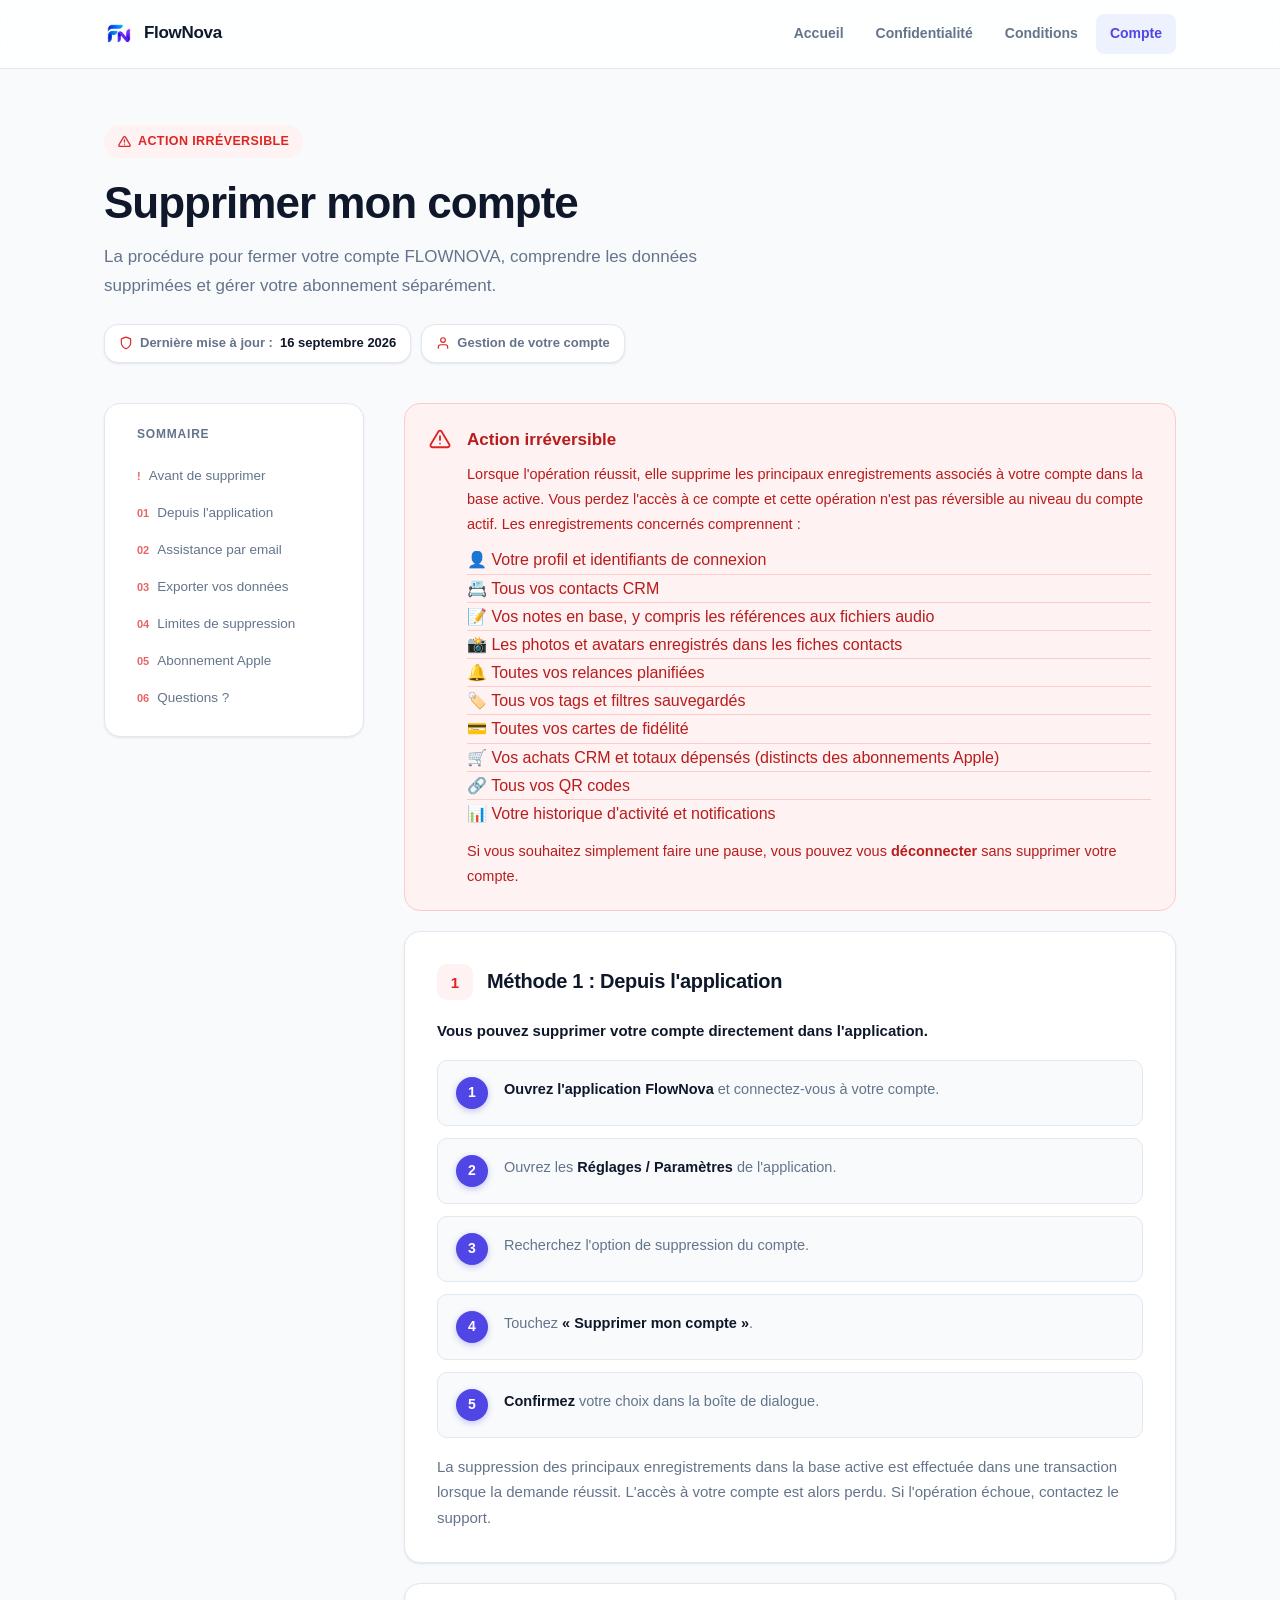
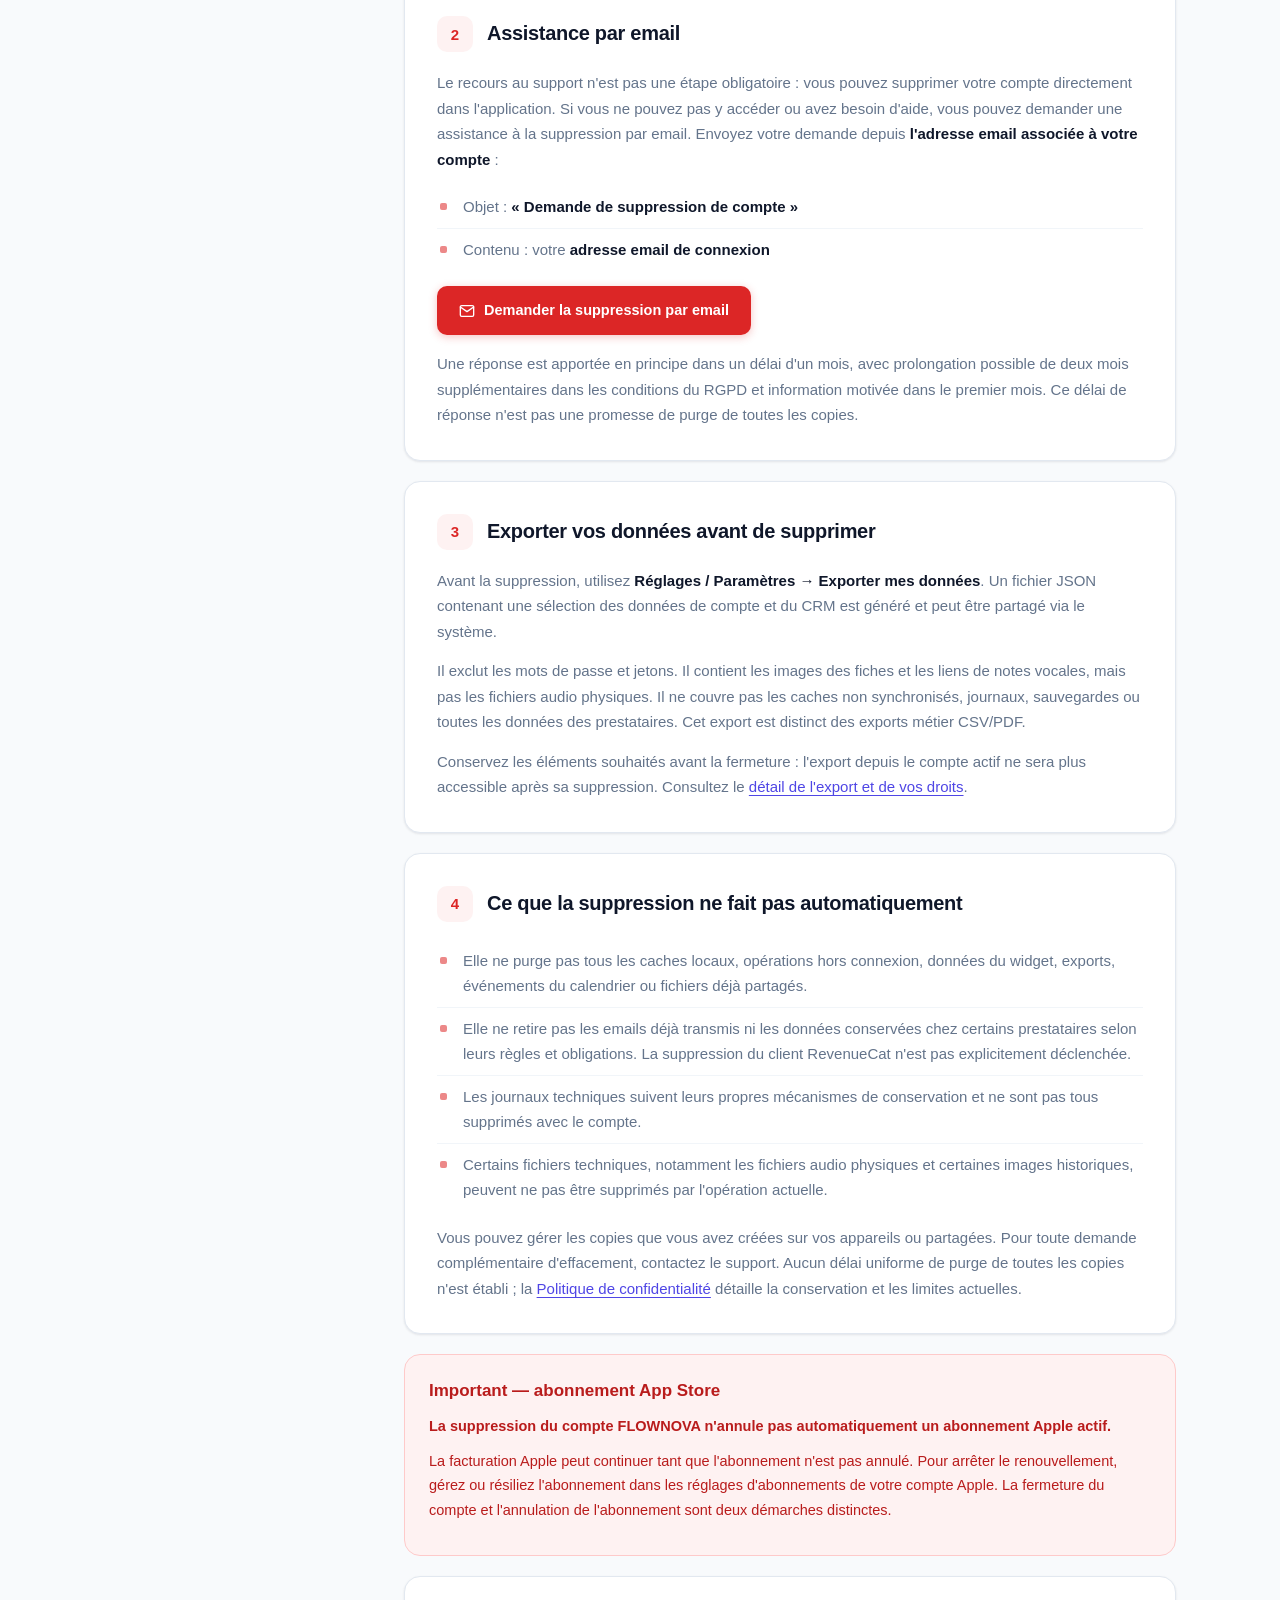
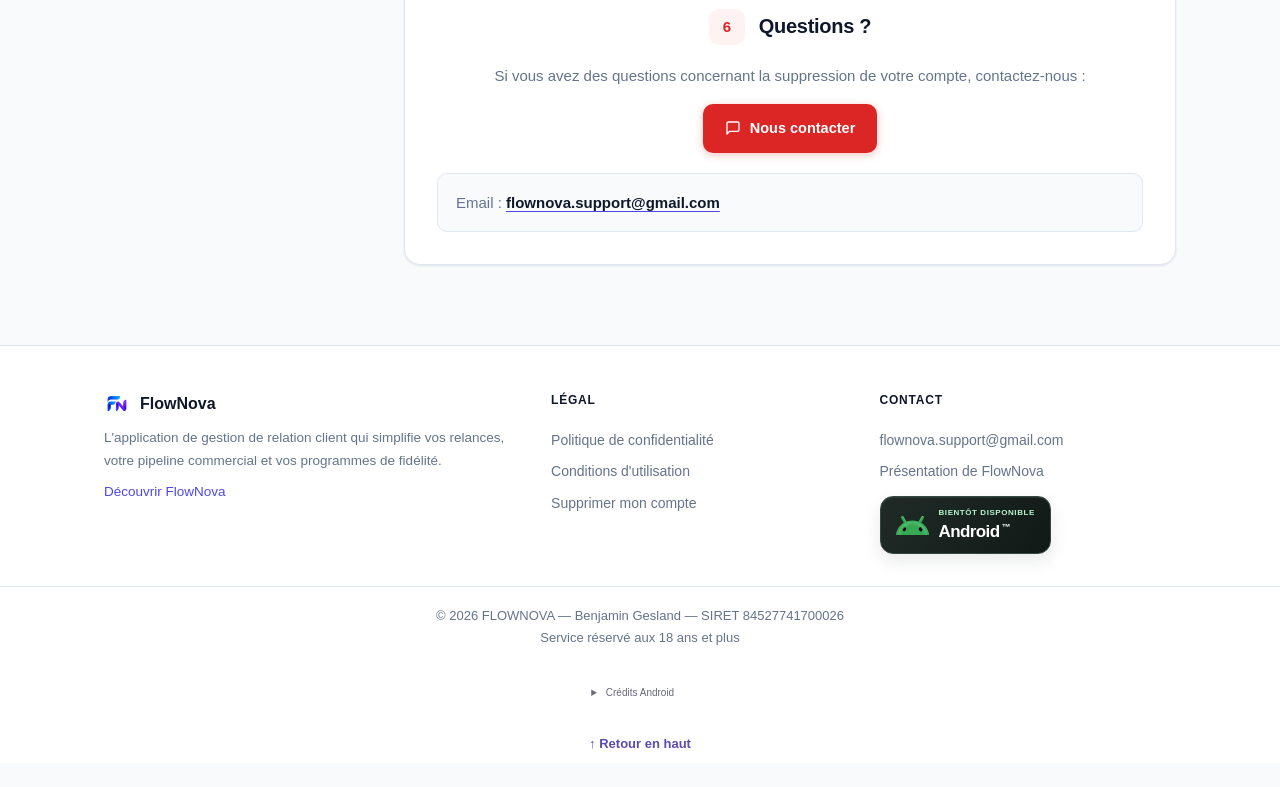
==== commit 1c1cbf2a: "feat: implement production SEO foundation" ====
--- a/delete-account.html
+++ b/delete-account.html
@@ -4,7 +4,7 @@
   <meta charset="utf-8">
   <meta name="viewport" content="width=device-width, initial-scale=1.0">
   <title>Supprimer mon compte — FlowNova</title>
-  <link rel="icon" type="image/svg+xml" href="splash-icon.png">
+  <link rel="icon" type="image/png" sizes="48x48" href="/assets/optimized/favicon-48.png">
   <style>
     :root {
       --bg: #F8FAFC;
@@ -247,7 +247,7 @@
       margin-bottom: 20px;
     }
     .callout svg { width: 22px; height: 22px; color: var(--danger); flex-shrink: 0; margin-top: 2px; }
-    .callout h3 { font-size: 17px; font-weight: 800; color: var(--danger-dark); margin-bottom: 8px; }
+    .callout h2 { font-size: 17px; font-weight: 800; color: var(--danger-dark); margin-bottom: 8px; }
     .callout p, .callout li { color: var(--danger-dark); }
     .callout p { margin-bottom: 10px; font-size: 14.5px; }
     .callout ul { list-style: none; margin: 0; }
@@ -380,18 +380,30 @@
   <meta property="og:description" content="Retrouvez les étapes pour supprimer votre compte FlowNova, exporter vos données et gérer séparément votre abonnement App Store.">
   <link rel="stylesheet" href="assets/site.css">
   <noscript><style>@media(max-width:600px){.nav-links,.legal-page .nav-links{display:flex;position:static;flex-wrap:wrap;flex-direction:row;flex-basis:100%;border:0;box-shadow:none;padding:8px 0}.menu-toggle,.legal-page .doc-menu-toggle{display:none}.site-header{height:auto;min-height:77px}}</style></noscript>
+  <link rel="canonical" href="https://flownova-crm.fr/delete-account.html">
+  <meta property="og:url" content="https://flownova-crm.fr/delete-account.html">
+  <meta property="og:image" content="https://flownova-crm.fr/assets/optimized/flownova-social.jpg">
+  <meta property="og:image:type" content="image/jpeg">
+  <meta property="og:image:width" content="1200">
+  <meta property="og:image:height" content="630">
+  <meta property="og:image:alt" content="Aperçu de FlowNova sur iPhone et iPad : tableau de bord et pipeline commercial">
+  <meta name="twitter:card" content="summary_large_image">
+  <meta name="twitter:title" content="Supprimer mon compte — FlowNova">
+  <meta name="twitter:description" content="Retrouvez les étapes pour supprimer votre compte FlowNova, exporter vos données et gérer séparément votre abonnement App Store.">
+  <meta name="twitter:image" content="https://flownova-crm.fr/assets/optimized/flownova-social.jpg">
+  <meta name="twitter:image:alt" content="Aperçu de FlowNova sur iPhone et iPad : tableau de bord et pipeline commercial">
 </head>
 <body class="legal-page" id="haut">
   <a class="skip-link" href="#contenu">Aller au contenu</a>
   <header class="site-header">
     <nav class="nav" aria-label="Navigation principale">
-      <a class="brand" href="home.html">
-        <img src="splash-icon.png" width="30" height="30" alt="">
+      <a class="brand" href="/">
+        <img src="/assets/optimized/logo-84.png" srcset="/assets/optimized/logo-84.png 2x, /assets/optimized/logo-126.png 3x" width="30" height="30" alt="">
         FlowNova
       </a>
       <button class="doc-menu-toggle" type="button" aria-controls="document-navigation" aria-expanded="false" aria-label="Ouvrir le menu">Menu ☰</button>
       <div class="nav-links" id="document-navigation">
-        <a href="home.html">Accueil</a>
+        <a href="/">Accueil</a>
         <a href="index.html">Confidentialité</a>
         <a href="terms.html">Conditions</a>
         <a href="delete-account.html" class="active" aria-current="page">Compte</a>
@@ -444,7 +456,7 @@
       <div class="callout" id="important">
         <svg viewBox="0 0 24 24" fill="none" stroke="currentColor" stroke-width="2" stroke-linecap="round" stroke-linejoin="round"><path d="M10.29 3.86L1.82 18a2 2 0 0 0 1.71 3h16.94a2 2 0 0 0 1.71-3L13.71 3.86a2 2 0 0 0-3.42 0z"/><path d="M12 9v4M12 17h.01"/></svg>
         <div>
-          <h3>Action irréversible</h3>
+          <h2>Action irréversible</h2>
           <p>Lorsque l'opération réussit, elle supprime les principaux enregistrements associés à votre compte dans la base active. Vous perdez l'accès à ce compte et cette opération n'est pas réversible au niveau du compte actif. Les enregistrements concernés comprennent :</p>
           <ul>
             <li>👤 Votre profil et identifiants de connexion</li>
@@ -536,7 +548,7 @@
 
       <div class="callout" id="apple">
         <div>
-          <h3>Important — abonnement App Store</h3>
+          <h2>Important — abonnement App Store</h2>
           <p><strong>La suppression du compte FLOWNOVA n'annule pas automatiquement un abonnement Apple actif.</strong></p>
           <p>La facturation Apple peut continuer tant que l'abonnement n'est pas annulé. Pour arrêter le renouvellement, gérez ou résiliez l'abonnement dans les réglages d'abonnements de votre compte Apple. La fermeture du compte et l'annulation de l'abonnement sont deux démarches distinctes.</p>
         </div>
@@ -562,11 +574,11 @@
     <div class="footer-inner">
       <div>
         <div class="footer-brand">
-          <img src="splash-icon.png" width="30" height="30" alt="">
+          <img src="/assets/optimized/logo-84.png" srcset="/assets/optimized/logo-84.png 2x, /assets/optimized/logo-126.png 3x" width="30" height="30" alt="">
           FlowNova
         </div>
         <p>L'application de gestion de relation client qui simplifie vos relances, votre pipeline commercial et vos programmes de fidélité.</p>
-        <p><a href="home.html">Découvrir FlowNova</a></p>
+        <p><a href="/">Découvrir FlowNova</a></p>
       </div>
       <div class="footer-col">
         <h4>Légal</h4>
@@ -577,8 +589,8 @@
       <div class="footer-col">
         <h4>Contact</h4>
         <a href="mailto:flownova.support@gmail.com">flownova.support@gmail.com</a>
-        <a href="home.html">Présentation de FlowNova</a>
-        <a class="android-badge android-badge--compact" href="home.html#android" aria-label="Android : bientôt disponible, découvrir les informations">
+        <a href="/">Présentation de FlowNova</a>
+        <a class="android-badge android-badge--compact" href="/#android" aria-label="Android : bientôt disponible, découvrir les informations">
 <img src="assets/android-head.svg" width="49" height="49" alt="">
 <span class="android-badge-copy"><span class="android-badge-label">Bientôt disponible</span><span class="android-badge-name">Android<sup>™</sup></span></span>
 </a>
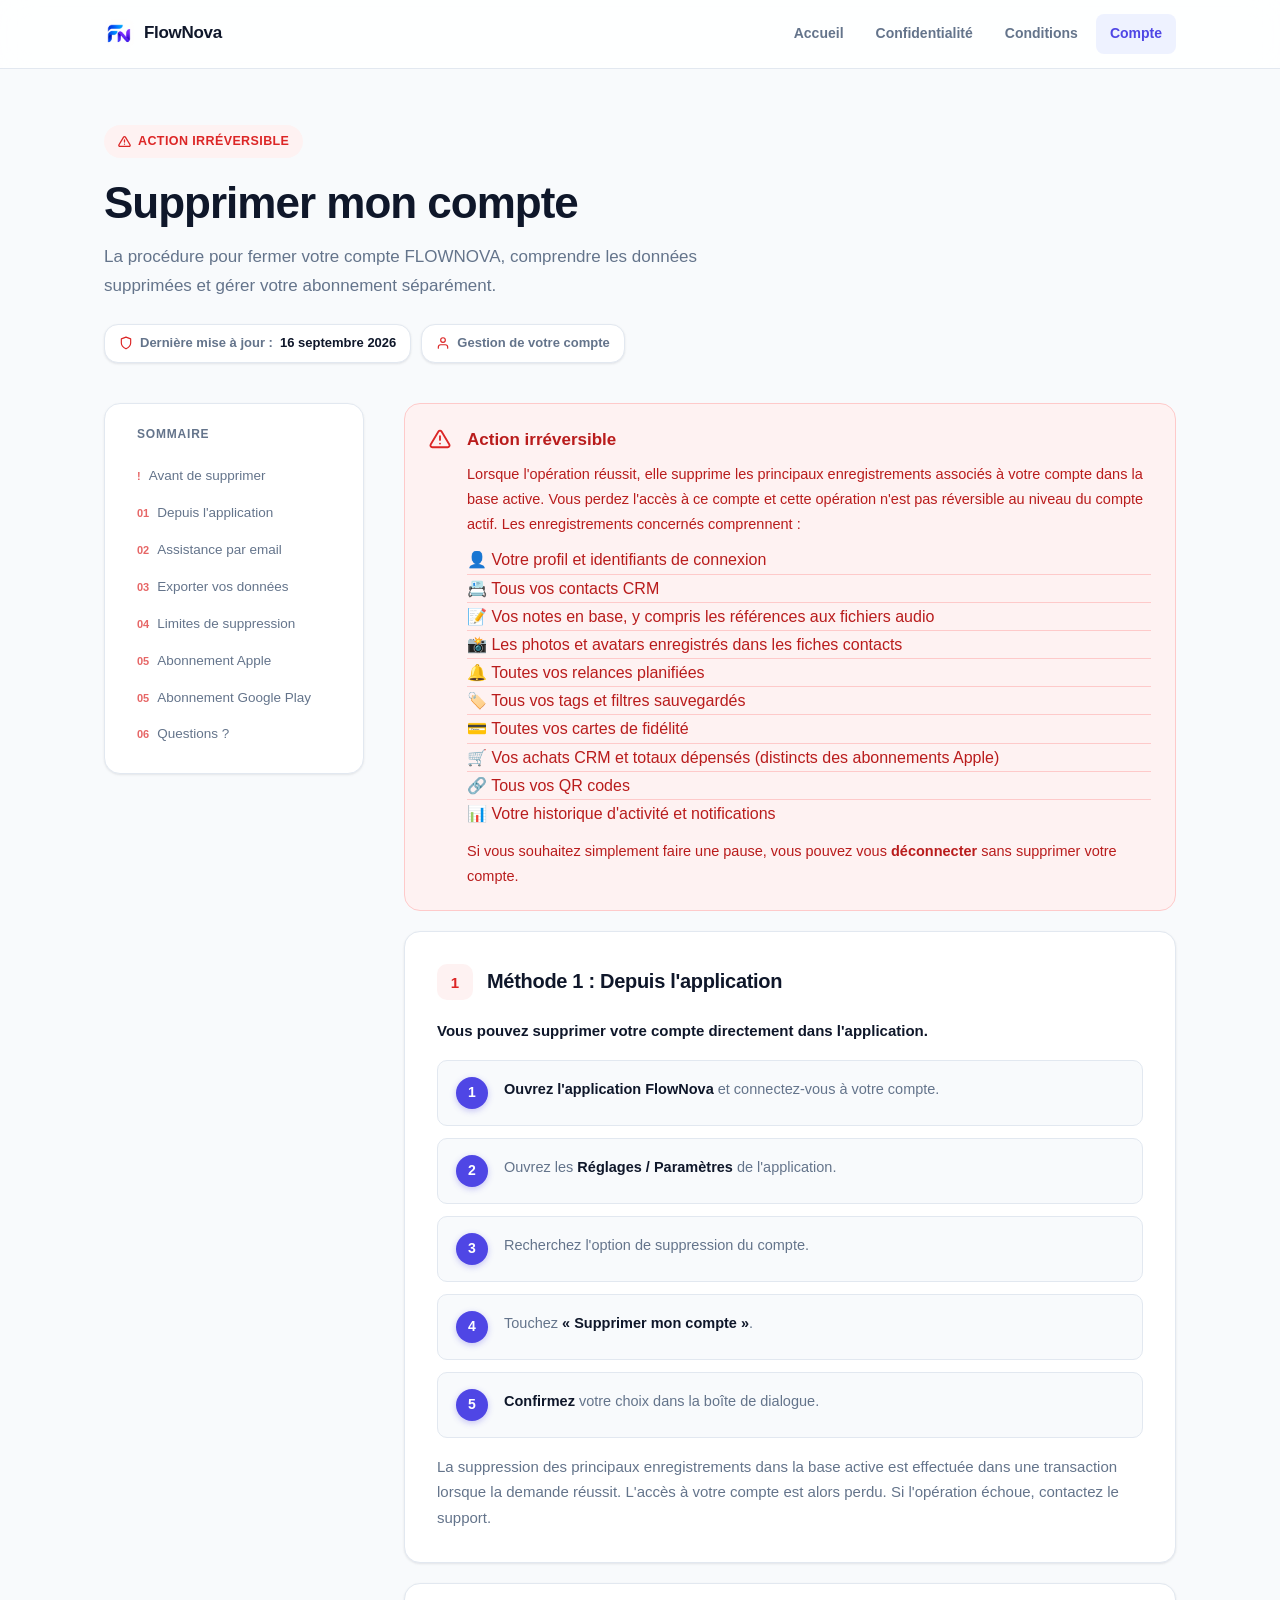
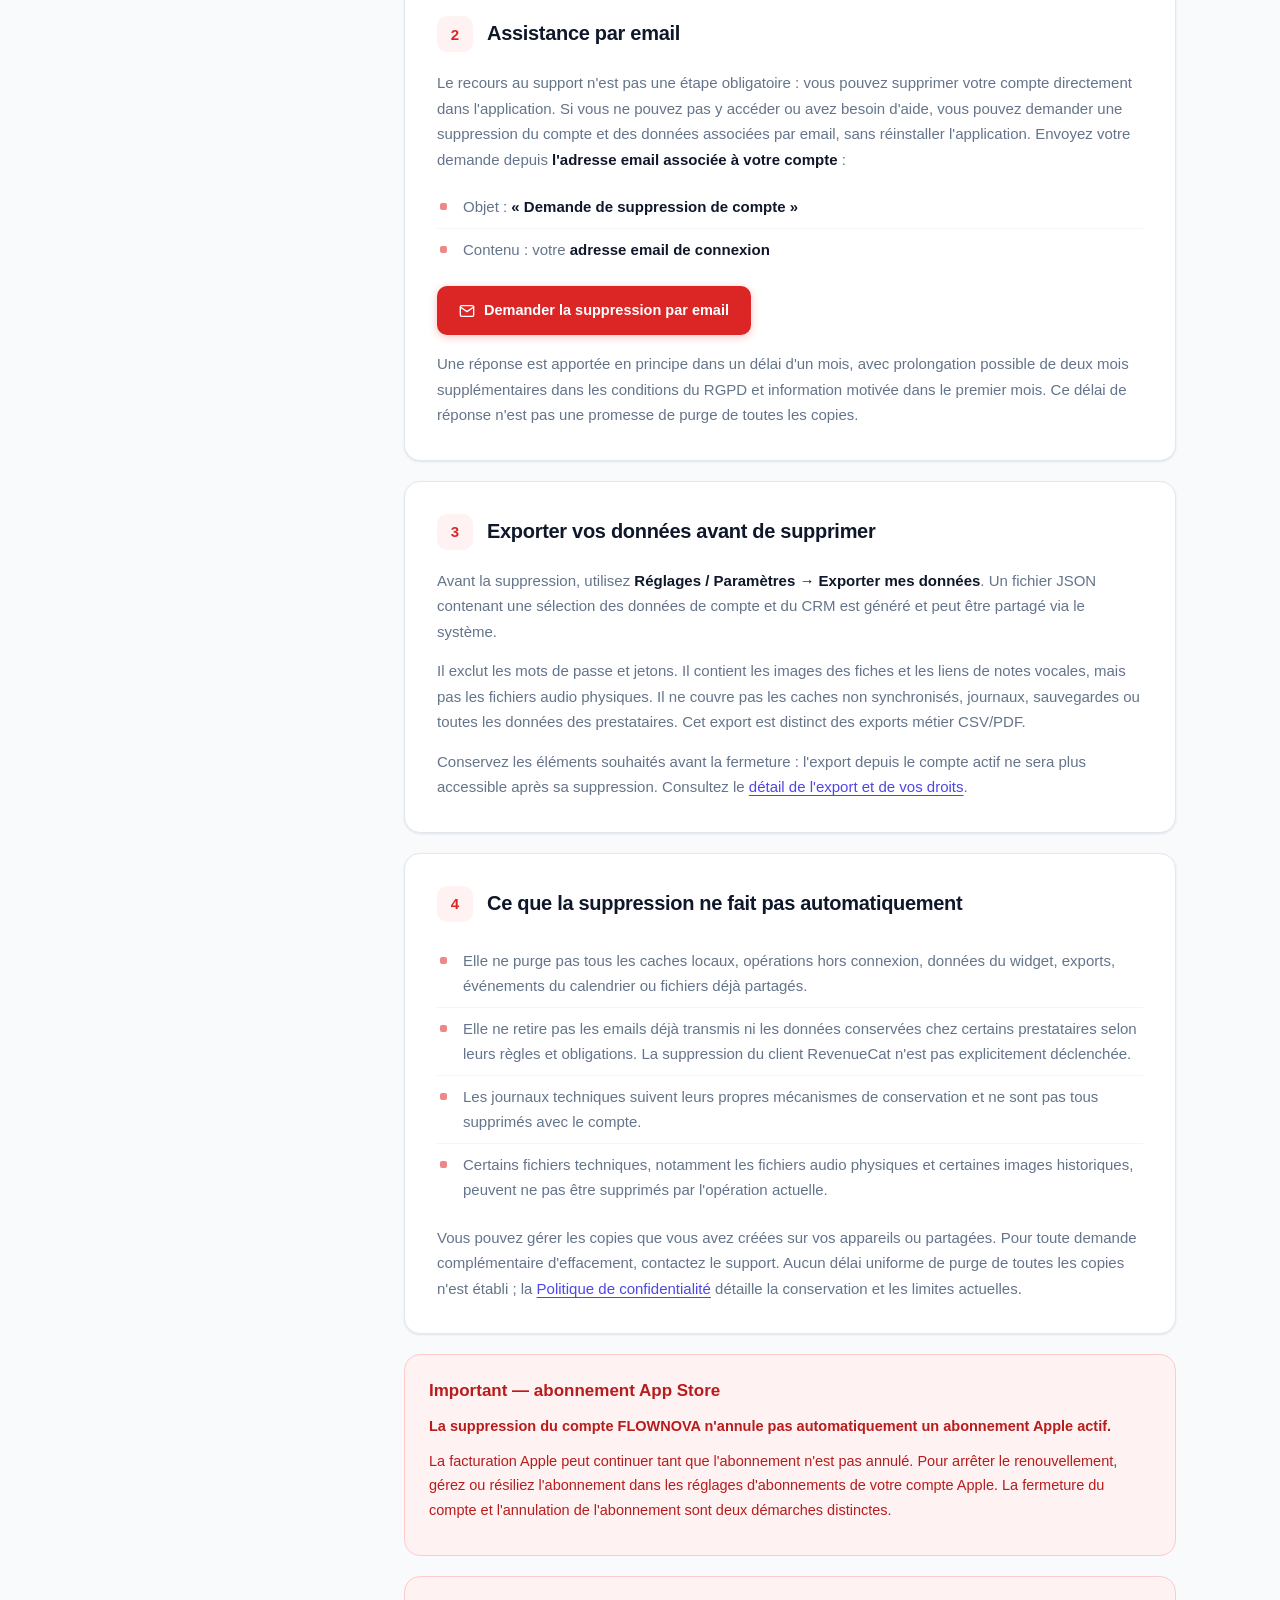
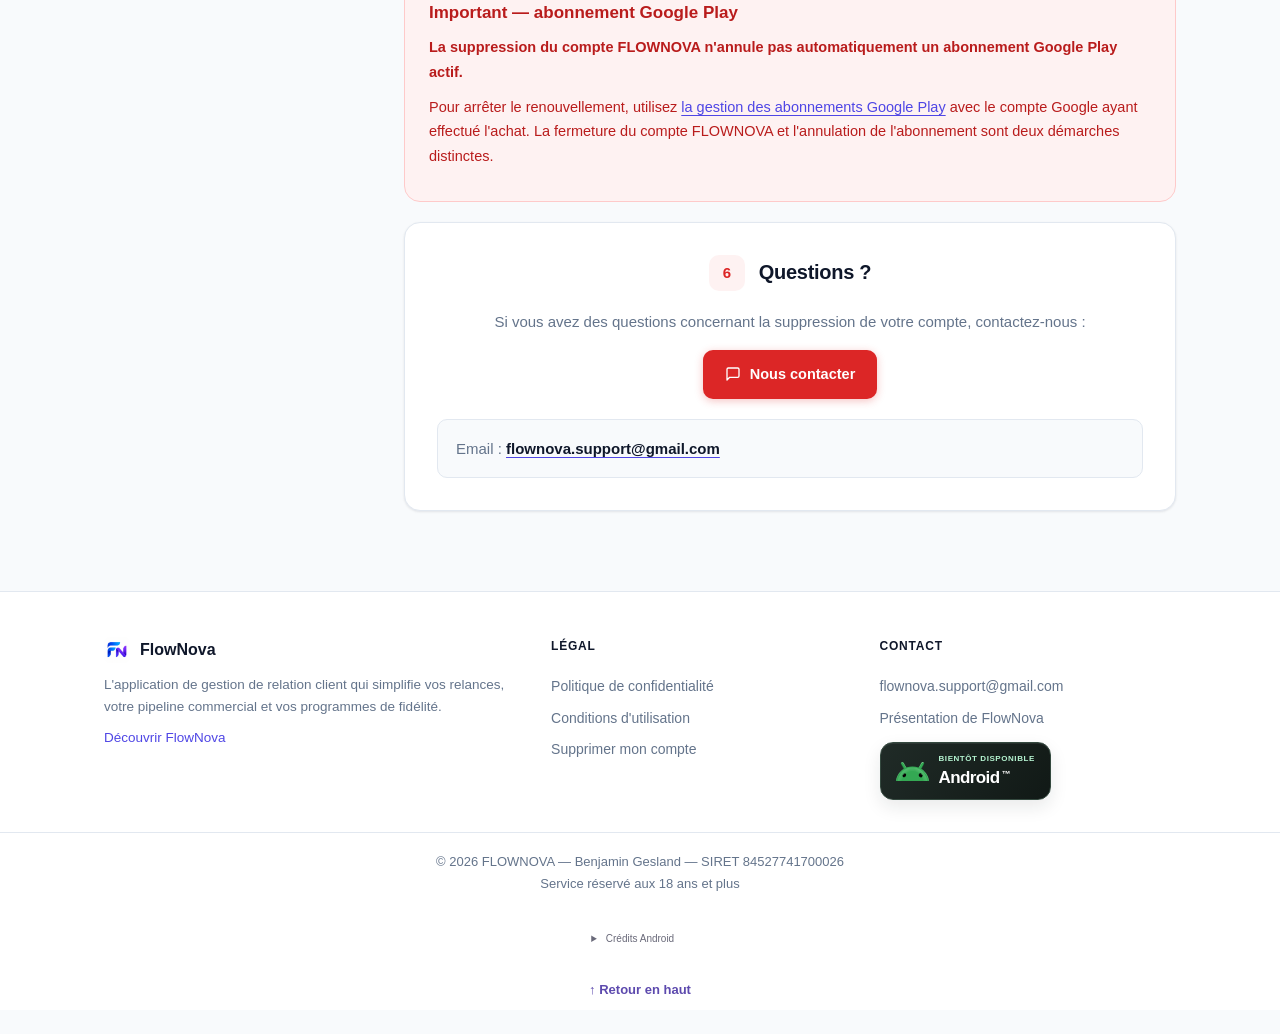
==== commit 9ce1e76d: "Archive : modifications locales non commitées des pages légales au 23/11/2026 Co-Authored-By: Claude" ====
--- a/delete-account.html
+++ b/delete-account.html
@@ -372,12 +372,12 @@
     }
   </style>
   <link rel="stylesheet" href="assets/android-badges.css">
-  <meta name="description" content="Retrouvez les étapes pour supprimer votre compte FlowNova, exporter vos données et gérer séparément votre abonnement App Store.">
+  <meta name="description" content="Retrouvez les étapes pour supprimer votre compte FlowNova, exporter vos données et gérer séparément votre abonnement App Store ou Google Play.">
   <meta property="og:type" content="website">
   <meta property="og:locale" content="fr_FR">
   <meta property="og:site_name" content="FlowNova">
   <meta property="og:title" content="Supprimer mon compte — FlowNova">
-  <meta property="og:description" content="Retrouvez les étapes pour supprimer votre compte FlowNova, exporter vos données et gérer séparément votre abonnement App Store.">
+  <meta property="og:description" content="Retrouvez les étapes pour supprimer votre compte FlowNova, exporter vos données et gérer séparément votre abonnement App Store ou Google Play.">
   <link rel="stylesheet" href="assets/site.css">
   <noscript><style>@media(max-width:600px){.nav-links,.legal-page .nav-links{display:flex;position:static;flex-wrap:wrap;flex-direction:row;flex-basis:100%;border:0;box-shadow:none;padding:8px 0}.menu-toggle,.legal-page .doc-menu-toggle{display:none}.site-header{height:auto;min-height:77px}}</style></noscript>
   <link rel="canonical" href="https://flownova-crm.fr/delete-account.html">
@@ -389,7 +389,7 @@
   <meta property="og:image:alt" content="Aperçu de FlowNova sur iPhone et iPad : tableau de bord et pipeline commercial">
   <meta name="twitter:card" content="summary_large_image">
   <meta name="twitter:title" content="Supprimer mon compte — FlowNova">
-  <meta name="twitter:description" content="Retrouvez les étapes pour supprimer votre compte FlowNova, exporter vos données et gérer séparément votre abonnement App Store.">
+  <meta name="twitter:description" content="Retrouvez les étapes pour supprimer votre compte FlowNova, exporter vos données et gérer séparément votre abonnement App Store ou Google Play.">
   <meta name="twitter:image" content="https://flownova-crm.fr/assets/optimized/flownova-social.jpg">
   <meta name="twitter:image:alt" content="Aperçu de FlowNova sur iPhone et iPad : tableau de bord et pipeline commercial">
 </head>
@@ -439,6 +439,7 @@
       <a href="#export"><span class="num">03</span> Exporter vos données</a>
       <a href="#limites"><span class="num">04</span> Limites de suppression</a>
       <a href="#apple"><span class="num">05</span> Abonnement Apple</a>
+      <a href="#google-play"><span class="num">05</span> Abonnement Google Play</a>
       <a href="#contact"><span class="num">06</span> Questions ?</a>
     </nav></details>
     <aside class="sidebar" aria-label="Sommaire">
@@ -449,6 +450,7 @@
       <a href="#export"><span class="num">03</span> Exporter vos données</a>
       <a href="#limites"><span class="num">04</span> Limites de suppression</a>
       <a href="#apple"><span class="num">05</span> Abonnement Apple</a>
+      <a href="#google-play"><span class="num">05</span> Abonnement Google Play</a>
       <a href="#contact"><span class="num">06</span> Questions ?</a>
     </aside>
 
@@ -514,7 +516,7 @@
 
       <div class="card" id="email">
         <div class="section-head"><div class="section-num">2</div><h2>Assistance par email</h2></div>
-        <p>Le recours au support n'est pas une étape obligatoire : vous pouvez supprimer votre compte directement dans l'application. Si vous ne pouvez pas y accéder ou avez besoin d'aide, vous pouvez demander une assistance à la suppression par email. Envoyez votre demande depuis <strong>l'adresse email associée à votre compte</strong> :</p>
+        <p>Le recours au support n'est pas une étape obligatoire : vous pouvez supprimer votre compte directement dans l'application. Si vous ne pouvez pas y accéder ou avez besoin d'aide, vous pouvez demander une suppression du compte et des données associées par email, sans réinstaller l'application. Envoyez votre demande depuis <strong>l'adresse email associée à votre compte</strong> :</p>
         <ul>
           <li>Objet : <strong>« Demande de suppression de compte »</strong></li>
           <li>Contenu : votre <strong>adresse email de connexion</strong></li>
@@ -551,6 +553,14 @@
           <h2>Important — abonnement App Store</h2>
           <p><strong>La suppression du compte FLOWNOVA n'annule pas automatiquement un abonnement Apple actif.</strong></p>
           <p>La facturation Apple peut continuer tant que l'abonnement n'est pas annulé. Pour arrêter le renouvellement, gérez ou résiliez l'abonnement dans les réglages d'abonnements de votre compte Apple. La fermeture du compte et l'annulation de l'abonnement sont deux démarches distinctes.</p>
+        </div>
+      </div>
+
+      <div class="callout" id="google-play">
+        <div>
+          <h2>Important — abonnement Google Play</h2>
+          <p><strong>La suppression du compte FLOWNOVA n'annule pas automatiquement un abonnement Google Play actif.</strong></p>
+          <p>Pour arrêter le renouvellement, utilisez <a href="https://play.google.com/store/account/subscriptions">la gestion des abonnements Google Play</a> avec le compte Google ayant effectué l'achat. La fermeture du compte FLOWNOVA et l'annulation de l'abonnement sont deux démarches distinctes.</p>
         </div>
       </div>
 
